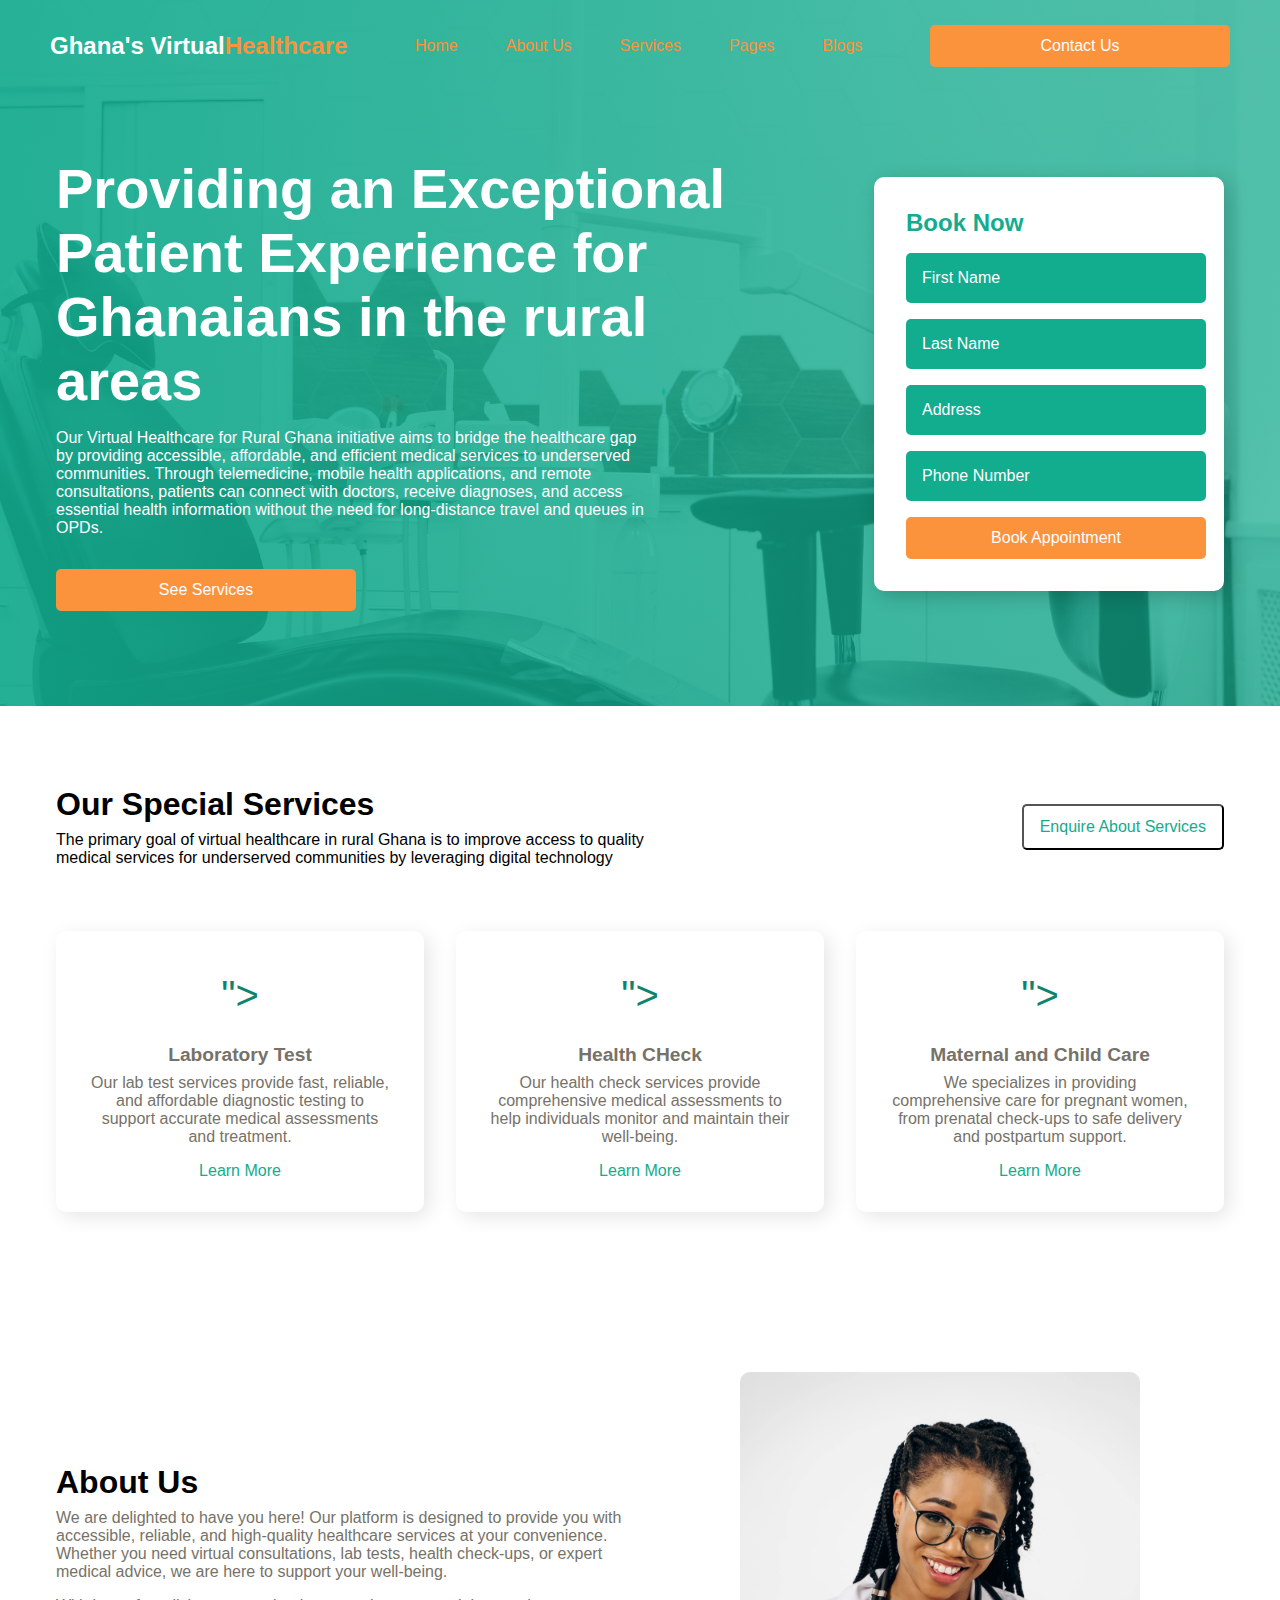
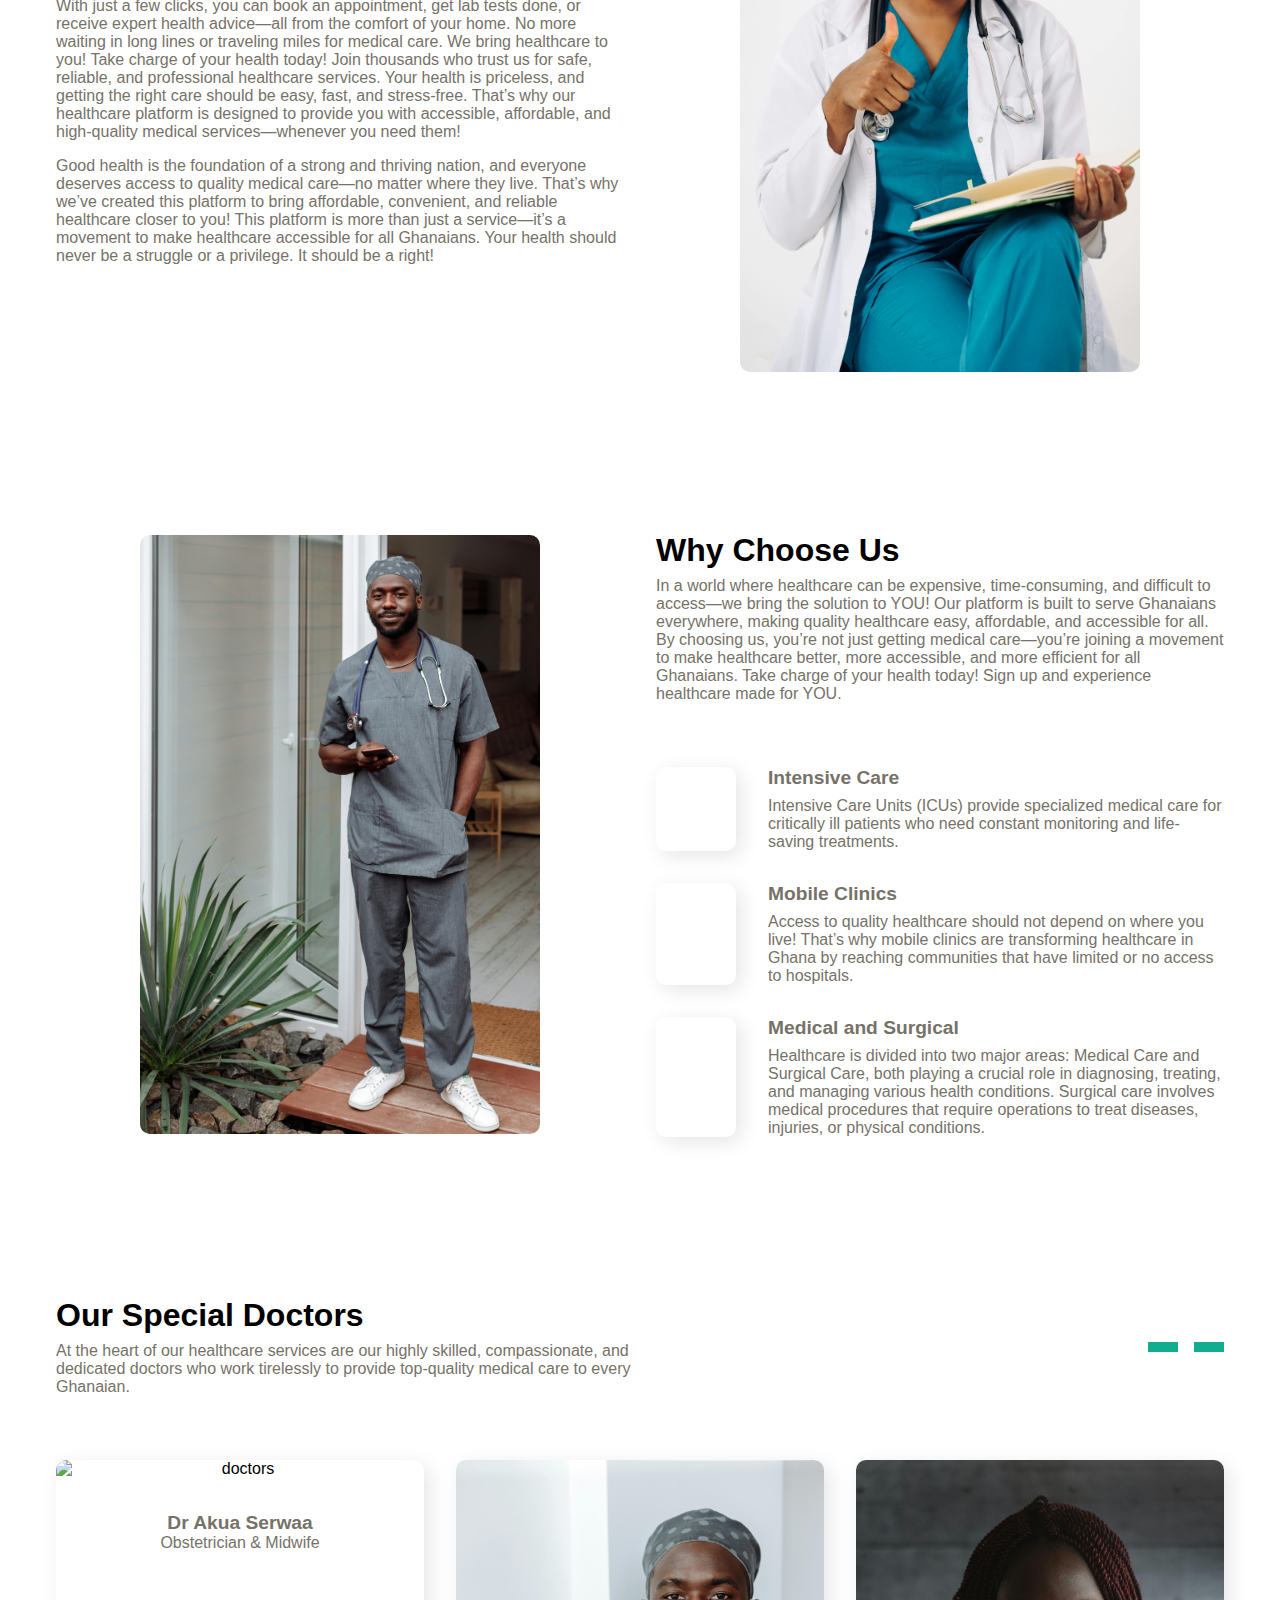
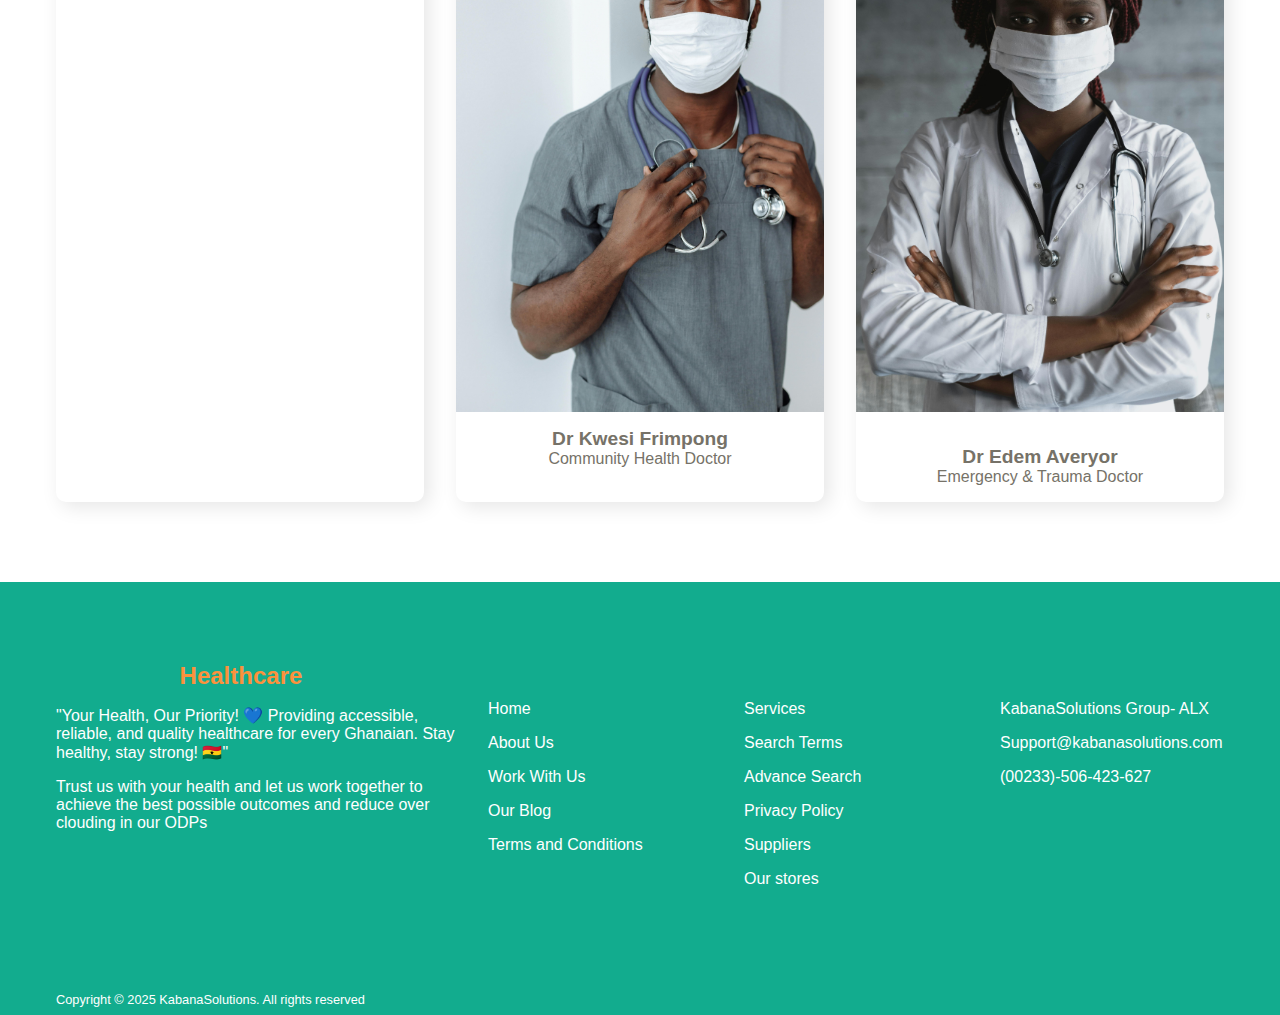
==== index.html @ 32507605 "NewP" ====
<!DOCTYPE html>
<html lang="en">
<head>
    <meta charset="UTF-8">
    <meta name="viewport" content="width-device-width, initial-scale=1.0">
    <link rel="stylesheet" href="style.css">
    <link href="https://cdn.jsdelivr.net/npm/remixicon@3.4.0/fonts/remixicon.css" rel="stylesheet">
    <title>Ghana's Vitual Healthcare</title>
</head>

<body>
    <header>
        <nav class="section__container nav__container">
            <div class="nav__logo">Ghana's Virtual<span>Healthcare</span></div>
            <ul class="nav_links">
               <li class="link"><a href="#">Home</a></li> 
               <li class="link"><a href="#">About Us</a></li> 
               <li class="link"><a href="#">Services</a></li> 
               <li class="link"><a href="#">Pages</a></li> 
               <li class="link"><a href="#">Blogs</a></li> 
            </ul>
            <button class="btn">Contact Us</button>
        </nav>
        <div class="section__container header__container">
            <div class="header__content">
                <h1>Providing an Exceptional Patient Experience for Ghanaians in the rural areas</h1>
                <p>
                    Our Virtual Healthcare for Rural Ghana initiative aims to bridge the healthcare gap
                     by providing accessible, affordable, and efficient medical services to underserved 
                     communities. Through telemedicine, mobile health applications, and remote consultations,
                      patients can connect with doctors, receive diagnoses, and access essential health information
                       without the need for long-distance travel and queues in OPDs.
                </p>
                <button class="btn">See Services</button>
            </div>
            <div class="header__form">
                <form>
                    <h4>Book Now</h4>
                    <input type="text" placeholder="First Name">
                    <input type="text" placeholder="Last Name">
                    <input type="text" placeholder="Address">
                    <input type="number" placeholder="Phone Number">
                    <button class="btn form_btn">Book Appointment</button>
                </form>

            </div>

        </div>
    </header>
    <section class="section__container service__container">
        <div class="service__header">
            <div class="service__header_content">
                <h2 class="section__header">Our Special Services</h2>
                <p>
                    The primary goal of virtual healthcare in rural Ghana is to 
                    improve access to quality <br>medical services for underserved 
                    communities by leveraging digital technology
                </p>
            </div>
            <button class="service__btn">Enquire About Services</button>

        </div>
        <div class="service__grid">
            <div class="service__card">
                <span><i class="ri-microscope-line"></i>"></i></span>
                <h4>Laboratory Test</h4>
                <p>
                    Our lab test services provide fast, reliable, and 
                    affordable diagnostic testing to support accurate medical
                    assessments and treatment.
                </p>
                <a href="#">Learn More</a>
            </div>
            <div class="service__card">
                <span><i class="ri-mental-health-line"></i>"></i></span>
                <h4>Health CHeck</h4>
                <p>
                    Our health check services provide comprehensive medical 
                    assessments to help individuals monitor and maintain their well-being.
                </p>
                <a href="#">Learn More</a>
        </div>
        <div class="service__card">
            <span><i class="ri-hospital-line"></i>"></i></span>
            <h4>Maternal and Child Care</h4>
            <p>
                We specializes in providing comprehensive care for pregnant 
                women, from prenatal check-ups to safe delivery and postpartum support. 
            </p>
            <a href="#">Learn More</a>

    </section>
    <section class="section__container about__container">
        <div class="about__content">
            <h2 class="section__header">About Us</h2>
            <p>
                We are delighted to have you here! Our platform is designed to provide
                 you with accessible, reliable, and high-quality healthcare services at
                  your convenience. Whether you need virtual consultations, lab tests,
                   health check-ups, or expert medical advice, we are here to support your well-being.
            </p>
            <p>
                With just a few clicks, you can book an appointment, get lab tests done, or receive expert 
                health advice—all from the comfort of your home. No more waiting in long lines or traveling 
                miles for medical care. We bring healthcare to you! Take charge of your health today! Join 
                thousands who trust us for safe, reliable, and professional healthcare services. Your health 
                is priceless, and getting the right care should be easy, fast, and stress-free. That’s why our
                 healthcare platform is designed to provide you with accessible, affordable, and high-quality
                  medical services—whenever you need them!
                  </p>
                  <p>
                    Good health is the foundation of a strong and thriving nation, and everyone deserves access
                     to quality medical care—no matter where they live. That’s why we’ve created this platform
                      to bring affordable, convenient, and reliable healthcare closer to you! This platform is 
                      more than just a service—it’s a movement to make healthcare accessible for all Ghanaians. 
                      Your health should never be a struggle or a privilege. It should be a right!
                  </p>


        </div>
        <div class="about__image">
            <img src="docf2.jpg" alt="about">
        </div>

    </section>
    <section class="section__container why__container">
        <div class="why__image">
            <img src="docm1.jpg" alt="Why choose us">
        </div>
        <div class="why__content">
            <h2 class="section__header">Why Choose Us</h2>
            <p>
                In a world where healthcare can be expensive, time-consuming,
                 and difficult to access—we bring the solution to YOU! Our platform 
                 is built to serve Ghanaians everywhere, making quality healthcare easy,
                  affordable, and accessible for all. By choosing us, you’re not just 
                  getting medical care—you’re joining a movement to make healthcare better, 
                  more accessible, and more efficient for all Ghanaians. Take charge of your 
                  health today! Sign up and experience healthcare made for YOU. 
            </p>
            <div class="why__grid">
                <span><i class="ri-hand-heart-line"></i></span>
                <div>
                    <h4>Intensive Care</h4>
                    <p>
                        Intensive Care Units (ICUs) provide specialized medical care for 
                        critically ill patients who need constant monitoring and life-saving treatments.  
                    </p>
                </div>
                <span><i class="ri-truck-line"></i></span>
                <div>
                    <h4>Mobile Clinics</h4>
                    <p>
                        Access to quality healthcare should not depend on where you live! That’s why mobile clinics
                         are transforming healthcare in Ghana by reaching communities that have limited or no access to hospitals.  
                    </p>
                </div>
                <span><i class="ri-hospital-line"></i></span>
                <div>
                    <h4>Medical and Surgical</h4>
                    <p>
                        Healthcare is divided into two major areas: Medical Care and Surgical Care, both playing a crucial 
                        role in diagnosing, treating, and managing various health conditions. Surgical care involves 
                        medical procedures that require operations to treat diseases, injuries, or physical conditions.  
                    </p>
                </div>
            </div>
        </div>
    </section>
    <section class="section__container doctors__container">
        <div class="doctors__header">
            <div class="doctors__header__content">
             <h2 class="section__header">Our Special Doctors</h2>
                <p>
                    At the heart of our healthcare services are our highly skilled, compassionate, and dedicated doctors who work tirelessly to provide top-quality medical care to every Ghanaian.
                </p>   
            </div>
            <div class="doctors__nav">
                <span><i class="ri-arrow-left-line"></i></span>
                <span><i class="ri-arrow-right-line"></i></span>
            </div>

        </div>
        <div class="doctors__grid">
            <div class="doctors__card">
                <div class="doctors__card__image">
                    <img src="docf1.jpg" alt="doctors">
                    <div class="doctors__socials">
                        <span><i class="ri-instagram-line"></i></span>
                        <span><i class="ri-facebook-circle-line"></i></span>
                        <span><i class="ri-heart-fill"></i></span>
                        <span><i class="ri-twitter-line"></i></span>

                    </div>
                </div>
                <h4>Dr Akua Serwaa</h4>
                <p>Obstetrician & Midwife</p>
            </div>
            <div class="doctors__card">
                <div class="doctors__card__image">
                    <img src="docm2.jpg" alt="doctors">
                    <div class="doctors___socials">
                        <span><i class="ri-instagram-line"></i></span>
                        <span><i class="ri-facebook-circle-line"></i></span>
                        <span><i class="ri-heart-fill"></i></span>
                        <span><i class="ri-twitter-line"></i></span>

                    </div>
                </div>
                <h4>Dr Kwesi Frimpong</h4>
                <p>Community Health Doctor</p>
            </div>
            <div class="doctors__card">
                <div class="doctors__card__image">
                    <img src="docf3.jpg" alt="doctors">
                    <div class="doctors__socials">
                        <span><i class="ri-instagram-line"></i></span>
                        <span><i class="ri-facebook-circle-line"></i></span>
                        <span><i class="ri-heart-fill"></i></span>
                        <span><i class="ri-twitter-line"></i></span>

                    </div>
                </div>
                <h4>Dr Edem Averyor</h4>
                <p>Emergency & Trauma Doctor</p>
            </div>

        </div>

    </section>
</body>
<footer class="footer">
    <div class="section__container footer__container">
        <div class="footer__col">
            <h3>The Virtual<span>Healthcare</span></h3>
            <p>"Your Health, Our Priority! 💙 Providing accessible, reliable, and quality healthcare for every Ghanaian. Stay healthy, stay strong! 🇬🇭"</p>
            <p>Trust us with your health and let us work together to achieve the best possible outcomes and reduce over clouding in our ODPs</p>
        </div>
        <div class="footer__col">
            <h4>About Us</h4>
            <p>Home</p>
            <p>About Us</p>
            <p>Work With Us</p>
            <p>Our Blog</p>
            <p>Terms and Conditions</p>
        

        </div>
        <div class="footer__col">
            <h4>Services</h4>
            <p>Services</p>
            <p>Search Terms</p>
            <p>Advance Search</p>
            <p>Privacy Policy</p>
            <p>Suppliers</p>
            <p>Our stores</p>

        </div>
        <div class="footer__col">
            <h4>Contact Us</h4>
            <p><i class="ri-map-pin-2-fill"></i> KabanaSolutions Group- ALX</p>
            <p><i class="ri-mail-fill"></i>Support@kabanasolutions.com</p>
            <p><i class="ri-phone-fill"></i> (00233)-506-423-627</p>
        </div>
    </div>
    <div class="footer__bar__content">
        <P>Copyright © 2025 KabanaSolutions. All rights reserved</P>
        <div class="footer__socials">
            <span><i class="ri-instagram-line"></i></span>
            <span><i class="ri-facebook-circle-line"></i></span>
            <span><i class="ri-heart-fill"></i></span>
            <span><i class="ri-twitter-line"></i></span>


        </div>
    </div>
</footer>
</html>
---- style.css ----
:root{
    --primary-color:#12ac8e;
    --primary-color-dark:#0d846c;
    --secondary-color:#fb923c;
    --text-light:#767268;
    --white:#ffffff;
    --max-width: 1200px;

}

*{
    padding: 0;
    margin: 0;
    box-sizing: border-box;
}

.section__container{
    max-width: var(--max-width);
    margin: auto;
    padding: 5rem 1rem;
}

.section__header{
    margin-bottom: 0.5rem;
    font-size: 2rem;
    font-weight: 600;
    color: var(--text-dark);
}

.btn{
    padding: .75rem 2rem;
    outline: none;
    border: none;
    font-size: 1rem;
    white-space: nowrap;
    color: var(--white);
    background-color: var(--secondary-color);
    border-radius: 5px;
    cursor: pointer;
    width: 300px;
    height: auto;
}

img{
    width: 100%;
    display: flex;
}

a{
    text-decoration: none;
}
body{
    font-family: sans-serif;
}

header{
    background-image: linear-gradient(
        to right,
        rgba(18, 172, 142, .9),
        rgba(18,172,142, .7)
    ),
    url("header.jpg");
    background-position: center center;
    background-size: cover;
    background-repeat: no repeat;
    top: 0;
    left: 0;
    padding: 15px 0;
    z-index: 1000;
    width: 100%;

}

.nav__container{
    padding: 10px;
    display: flex;
    align-items: center;
    justify-content: space-between;
    top: 50px;
    width: 100%;
    z-index: 999;
}
main{
    margin-top: 120px;
    text-decoration: none;
}

.nav__logo{
    font-size: 1.5rem;
    font-weight: 600;
    color: var(--white);

}

.nav__logo span{
    color: var(--secondary-color);
}

.nav_links{
    list-style: none;
    display: flex;
    align-items: center;
    justify-content: center;
    gap: 2rem;
    color: var(--white);
}

.link a{
    padding: 0.5rem;
    color: var(--secondary-color)
}

.link a:hover{
    color: var(--white);
}

.header__container{
    display: flex;
    align-items: center;
    gap: 5rem;
}

.header__container h1{
    margin-bottom: 1rem;
    max-width: 800px;
    font-size: 3.5rem;
    line-height: 4rem;
    color: var(--white);
}
.header__container p{
    margin-bottom: 2rem;
    max-width: 600px;
    color: var(--white);
}
.header__form{
    width: 100%;
    max-width: 350px;
}
.header__form form{
    display: grid;
    gap: 1rem;
    padding: 2rem;
    background-color: var(--white);
    border-radius: 10px;
    box-shadow: 5px 5px 20px rgba(0, 0,0, 0.2);
}

.header__form input{
    padding: 1rem;
    outline: none;
    border: none;
    font-size: 1rem;
    color: var(--white);
    background-color: var(--primary-color);
    border-radius: 5px;
}

.header__form input::placeholder{
    color: var(--white);
}
.form__btn{
    background-color: var(--primary-color);
    transition: .3s;
}
.form__btn:hover{
    background-color: var(--primary-color-dark);
}

.header__form h4{
    font-size: 1.5rem;
    font-weight: 700;
    color: var(--primary-color);
}

.service__header{
    display: flex;
    align-items: center;
    justify-content: space-between;
    gap: 2rem;
}

.service__header__content p{
    max-width: 600px;
    color: var(--text-light);
}
.service__btn{
    padding: .75rem 1rem;
    outline: none;
    font-size: 1rem;
    color: var(--primary-color);
    background-color: transparent;
    border-radius: 5px;
    white-space: nowrap;
    cursor: pointer;
    transition: .3s;

}
.service__btn:hover{
    color: var(--white);
    background-color: var(--primary-color);
}

.service__grid{
    margin-top: 4rem;
    display: grid;
    grid-template-columns: repeat(3, 1fr);
    gap: 2rem;
}

.service__card{
    padding: 2rem;
    text-align: center;
    border-radius: 10px;
    box-shadow: 5px 5px 20px rgba(0, 0, 0, 0.1);
    cursor: pointer;
}
.service__card span{
    display: inline-block;
    margin-bottom: 1rem;
    padding: 10px 20px;
    font-size: 2.5rem;
    color:var(--primary-color-dark);
    background-color: light greenyellow;
    border-radius: 100%;
    transition: .3s;
}

.service__card h4{
    margin-bottom: 0.5rem;
    font-size: 1.2rem;
    font-weight: 600;
    color: var(--text-light);
}
.service__card p{
    margin-bottom: 1rem;
    color: var(--text-light);
}

.service__card a{
    color: var(--primary-color);
}

.service__card a:hover{
    color: var(--primary-color-dark);
}

.service__card:hover{
    color: var(--primary-color-dark);
    background-color: var(--primary-color);
}

.about__container{
    display: grid;
    grid-template-columns: repeat(2,1fr);
    gap: 2rem;
    align-items: center;
}

.about__content p{
    margin-bottom: 1rem;
    color: var(--text-light);
}

.about__image img{
    max-width: 400px;
    margin: auto;
    border-radius: 10px;
}

.why__container{
    display: grid;
    grid-template-columns: repeat(2,1fr);
    gap: 2rem;
    align-items: center;
}

.why__image img{
    max-width: 400px;
    margin: auto;
    border-radius: 10px;
}
.why__content p{
    color: var(--text-light);
}
.why__grid{
    margin-top: 4rem;
    display: grid;
    grid-template-columns: 80px auto;
    gap: 2rem;
}
.why__grid span{
    display: inline-flex;
    align-items: center;
    justify-content: center;
    font-size: 2.5rem;
    color: var(--primary-color);
    border-radius: 10px;
    box-shadow: 5px 5px 20px rgba(0, 0, 0, 0.1);
}

.why__grid h4{
    margin-bottom: .5rem;
    font-size: 1.2rem;
    font-weight: 600;
    color: var(--text-light);
}
.why__grid p{
    color: var(--text-light);
}
.doctors__header{
    display: flex;
    align-items: center;
    justify-content: space-between;
    gap: 2rem;
}

.doctors__header__content p{
    max-width: 600px;
    color: var(--text-light);
}
.doctors__nav{
    display: flex;
    align-items: center;
    gap: 1rem;
}

.doctors__nav span{
    padding: 5px 15px;
    font-size: 1.5rem;
    color: var(--primary-color-dark);
    background-color: var(--primary-color);
    cursor: pointer;
}

.doctors__grid{
    margin-top: 4rem;
    display: grid;
    grid-template-columns: repeat(3, 1fr);
    gap: 2rem;
}

.doctors__card{
    text-align: center;
    box-shadow: 5px 5px 20px rgba(0, 0, 0, 0.1);
    border-radius: 10px;
    cursor: pointer;
    overflow: hidden;
}

.doctors__card__image{
    position: relative;
    overflow: hidden;
}
.doctors_-socials{
    position: absolute;
    left: 0;
    bottom: -4rem;
    width: 100%;
    display: flex;
    align-items: center;
    justify-content: center;
    gap: 1rem;
    transition: .5s;
}

.doctors__socials span{
    display: inline-block;
    padding: 6px 12px;
    font-size: 1.5rem;
    color: var(--text-light);
    background-color: var(--white);
    border-radius: 5px;
    cursor: pointer;
    transition: .3s;
}
.doctors__socials span:hover{
    color: var(--primary-color);
}

.doctors__card:hover{
    color: var(--primary-color);
}
.doctors__card h4{
    margin-top: 1rem;
    font-size: 1.2rem;
    font-weight: 600;
    color: var(--text-light);
}
.doctors__card p{
    margin-bottom: 1rem;
    color: var(--text-light);
}

.footer{
    background-color: var(--primary-color);
}
.footer__container{
    display: grid;
    grid-template-columns: 400px repeat(3,1fr);
    gap: 2rem;
}
.footer__col h3{
    margin-bottom: 1rem;
    font-size: 1.5rem;
    font-weight: 600;
    color: var(--primary-color);
}

.footer__col h3 span{
color: var(--secondary-color);
}

.footer__col h4{
    margin-bottom: 1rem;
    font-size: 1.2rem;
    font-weight: 600;
    color: var(--primary-color);
}
.footer__col p{
    margin-bottom: 1rem;
    color: var(--white);
    cursor: pointer;
    transition: .3s;
}

.footer__col p:hover{
    color: var(--primary-color);
}

.footer__col i{
    color: var(--primary-color);
}
.footer__bar{
    background-color: black;
}

.footer__bar__content{
    max-width: var(--max-width);
    margin: auto;
    padding: 0.5rem 1rem;
    display: flex;
    align-items: center;
    justify-content: space-between;
    gap: 2rem;
}

.footer__bar__content p{
    font-size: 0.8rem;
    color: var(--white);
}

.footer__socials{
    display: flex;
    align-items: center;
    gap: 1rem;
    font-size: 1rem;
    color: var(--white);
    cursor: pointer;
}
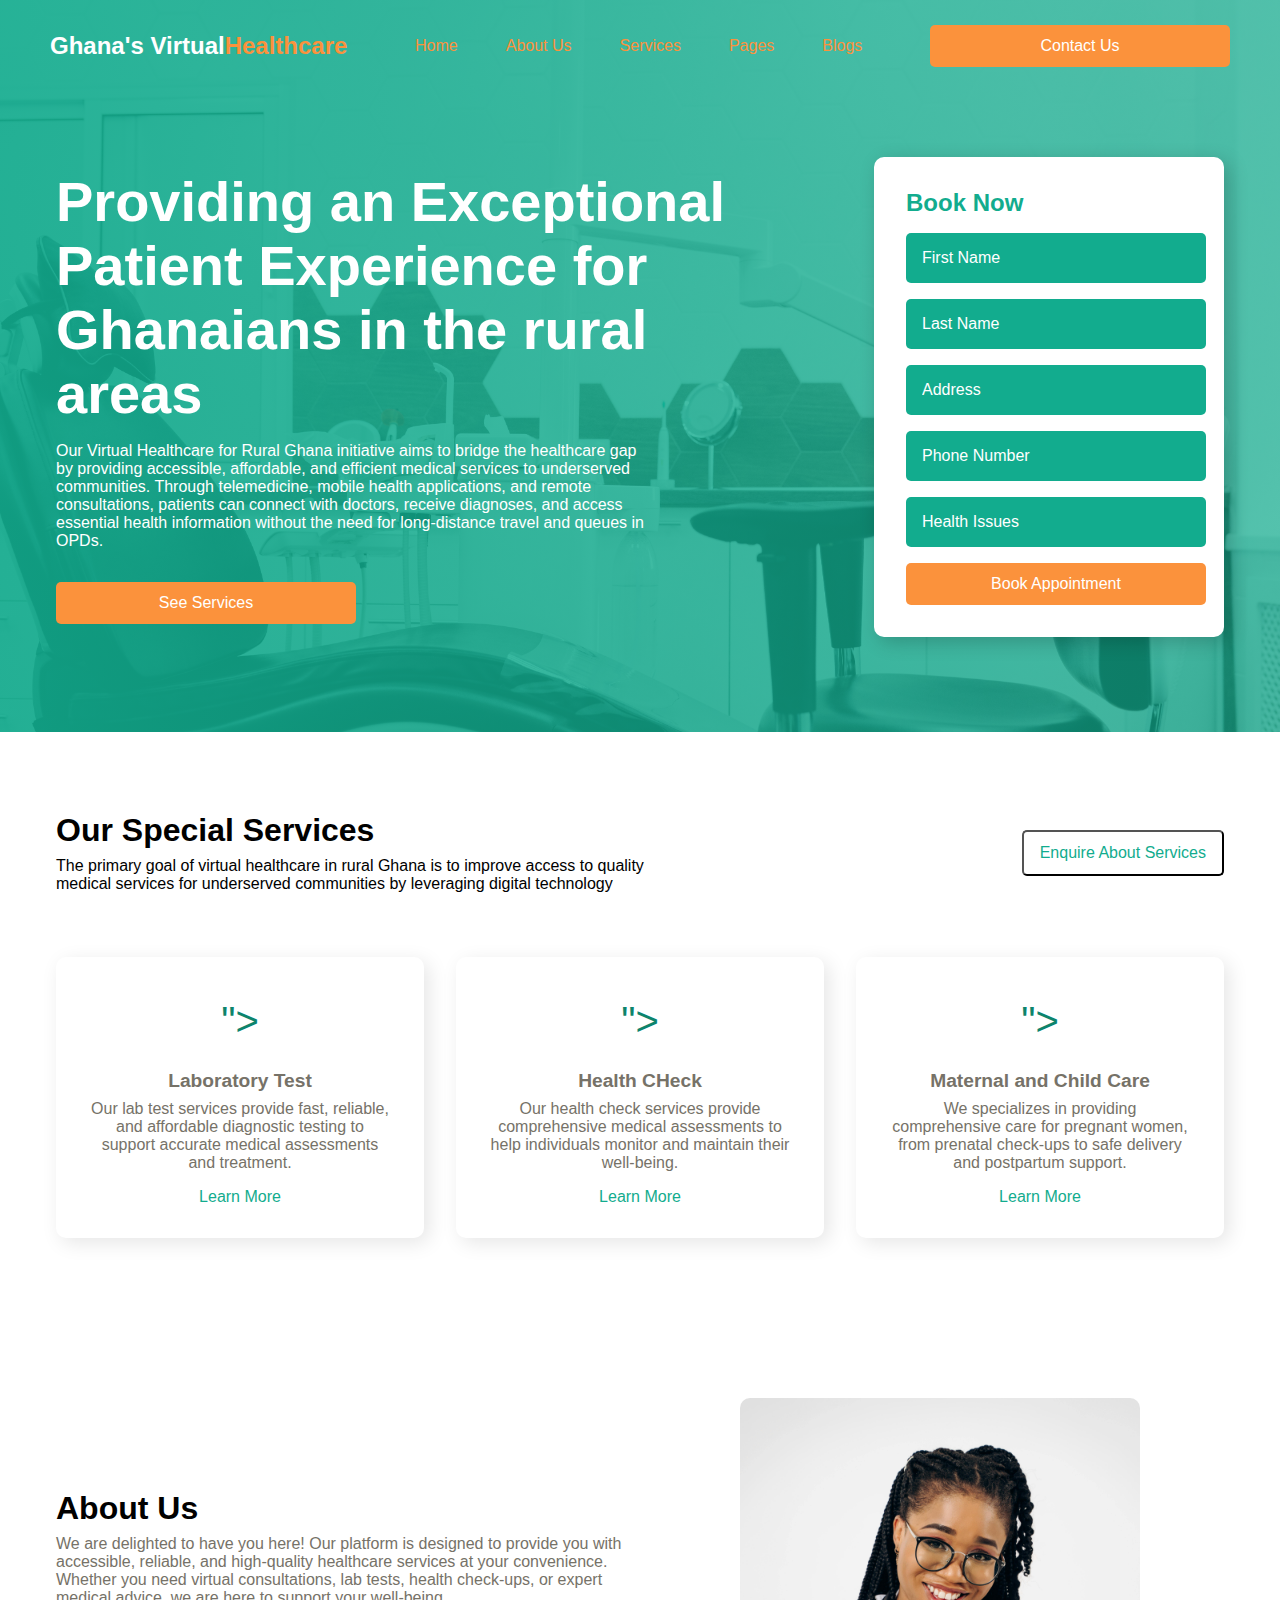
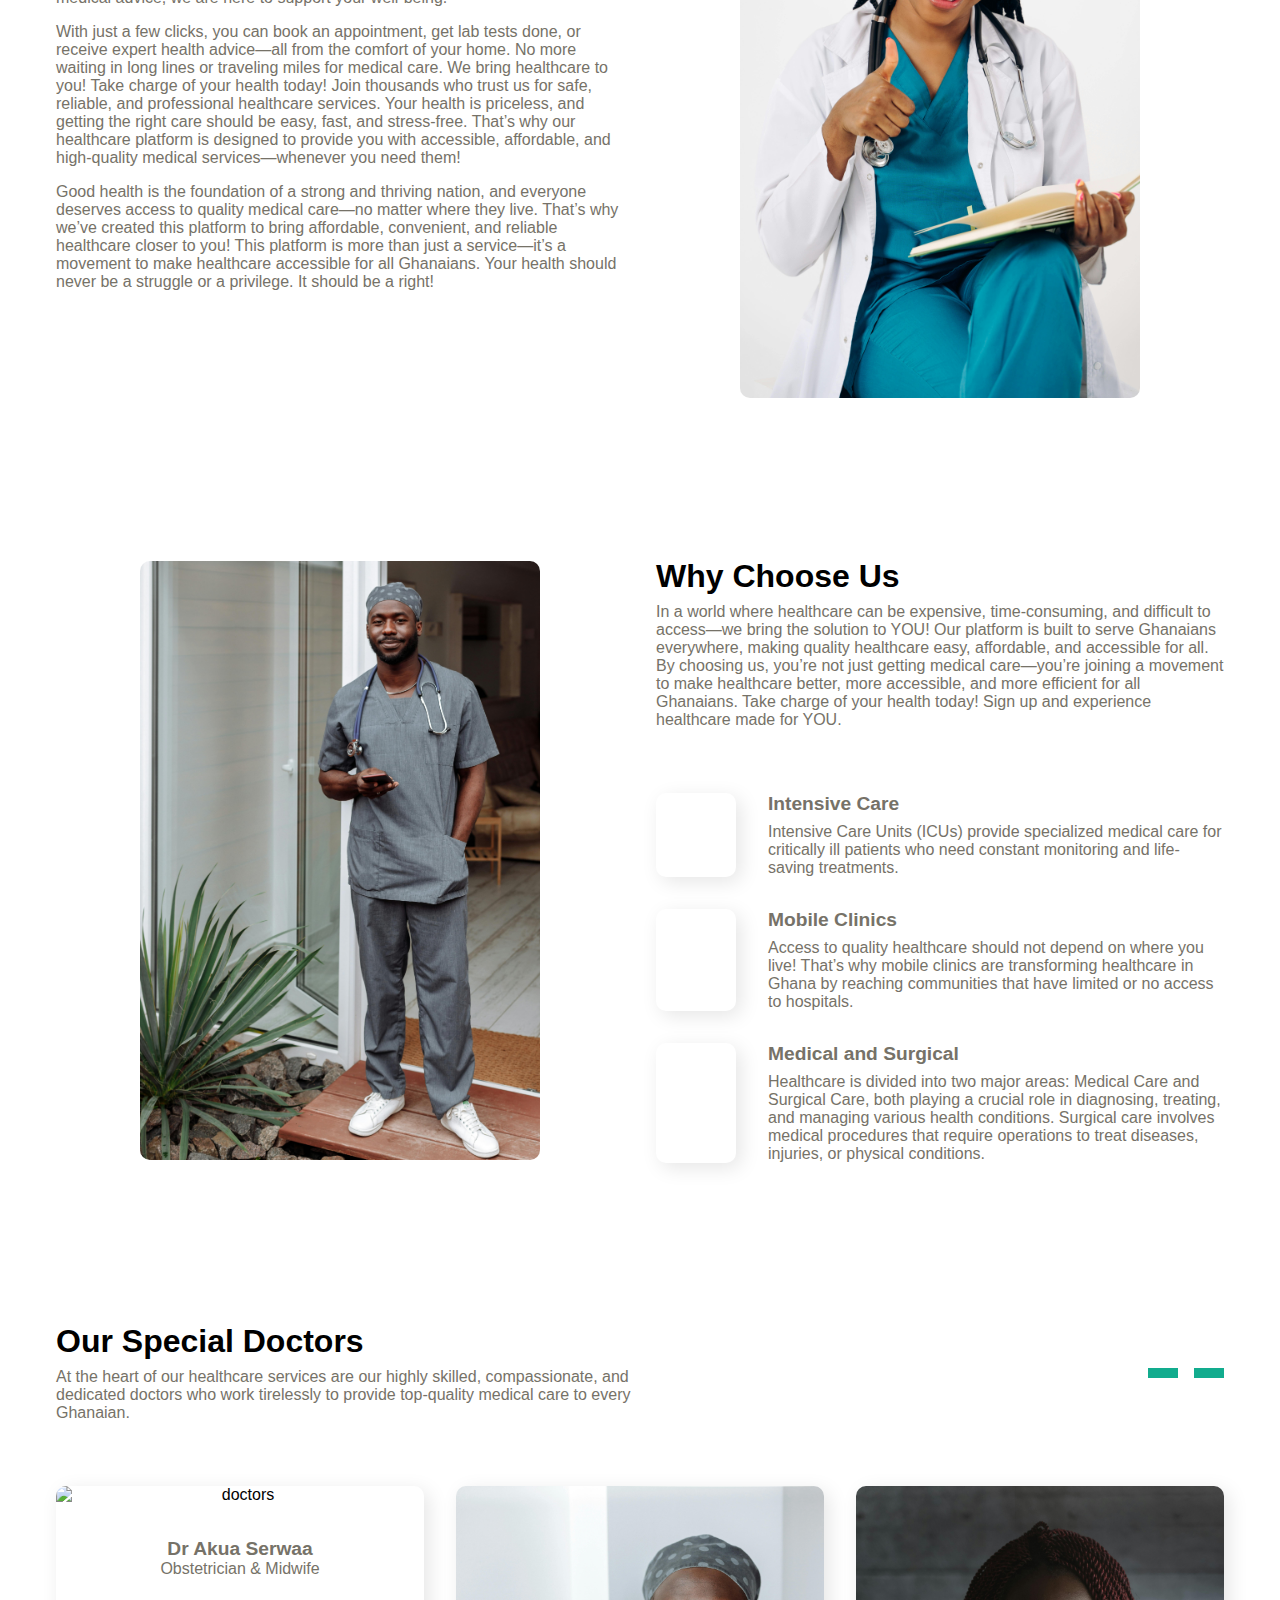
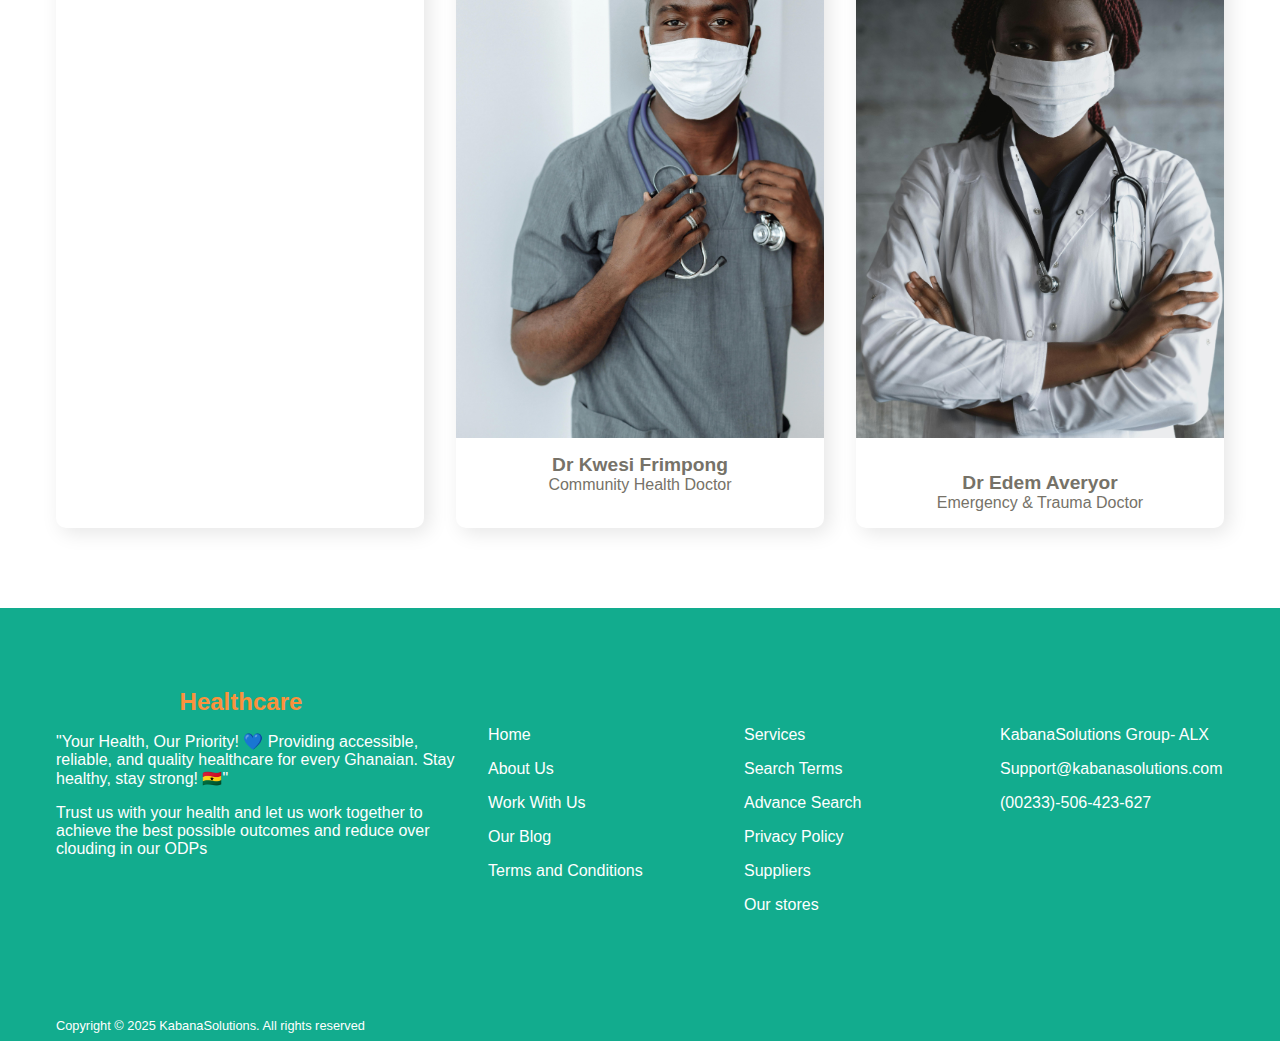
==== commit 1e641f71: "NewPP" ====
--- a/index.html
+++ b/index.html
@@ -34,12 +34,13 @@
                 <button class="btn">See Services</button>
             </div>
             <div class="header__form">
-                <form>
+                <form method="post" action="https://script.google.com/macros/s/AKfycbzEqZM2HCke94QOZ96-Rqps-ZWA8Exoh3RcNvqzcytCu_zH8q9XxeLySAN_KozbYsI/exec" name="contact__form">
                     <h4>Book Now</h4>
                     <input type="text" placeholder="First Name">
                     <input type="text" placeholder="Last Name">
                     <input type="text" placeholder="Address">
                     <input type="number" placeholder="Phone Number">
+                    <input type="Text" placeholder="Health Issues">
                     <button class="btn form_btn">Book Appointment</button>
                 </form>
 
@@ -228,6 +229,7 @@
         </div>
 
     </section>
+    <script src="Google Sheet.js"></script>
 </body>
 <footer class="footer">
     <div class="section__container footer__container">
@@ -275,4 +277,6 @@
         </div>
     </div>
 </footer>
+
+
 </html>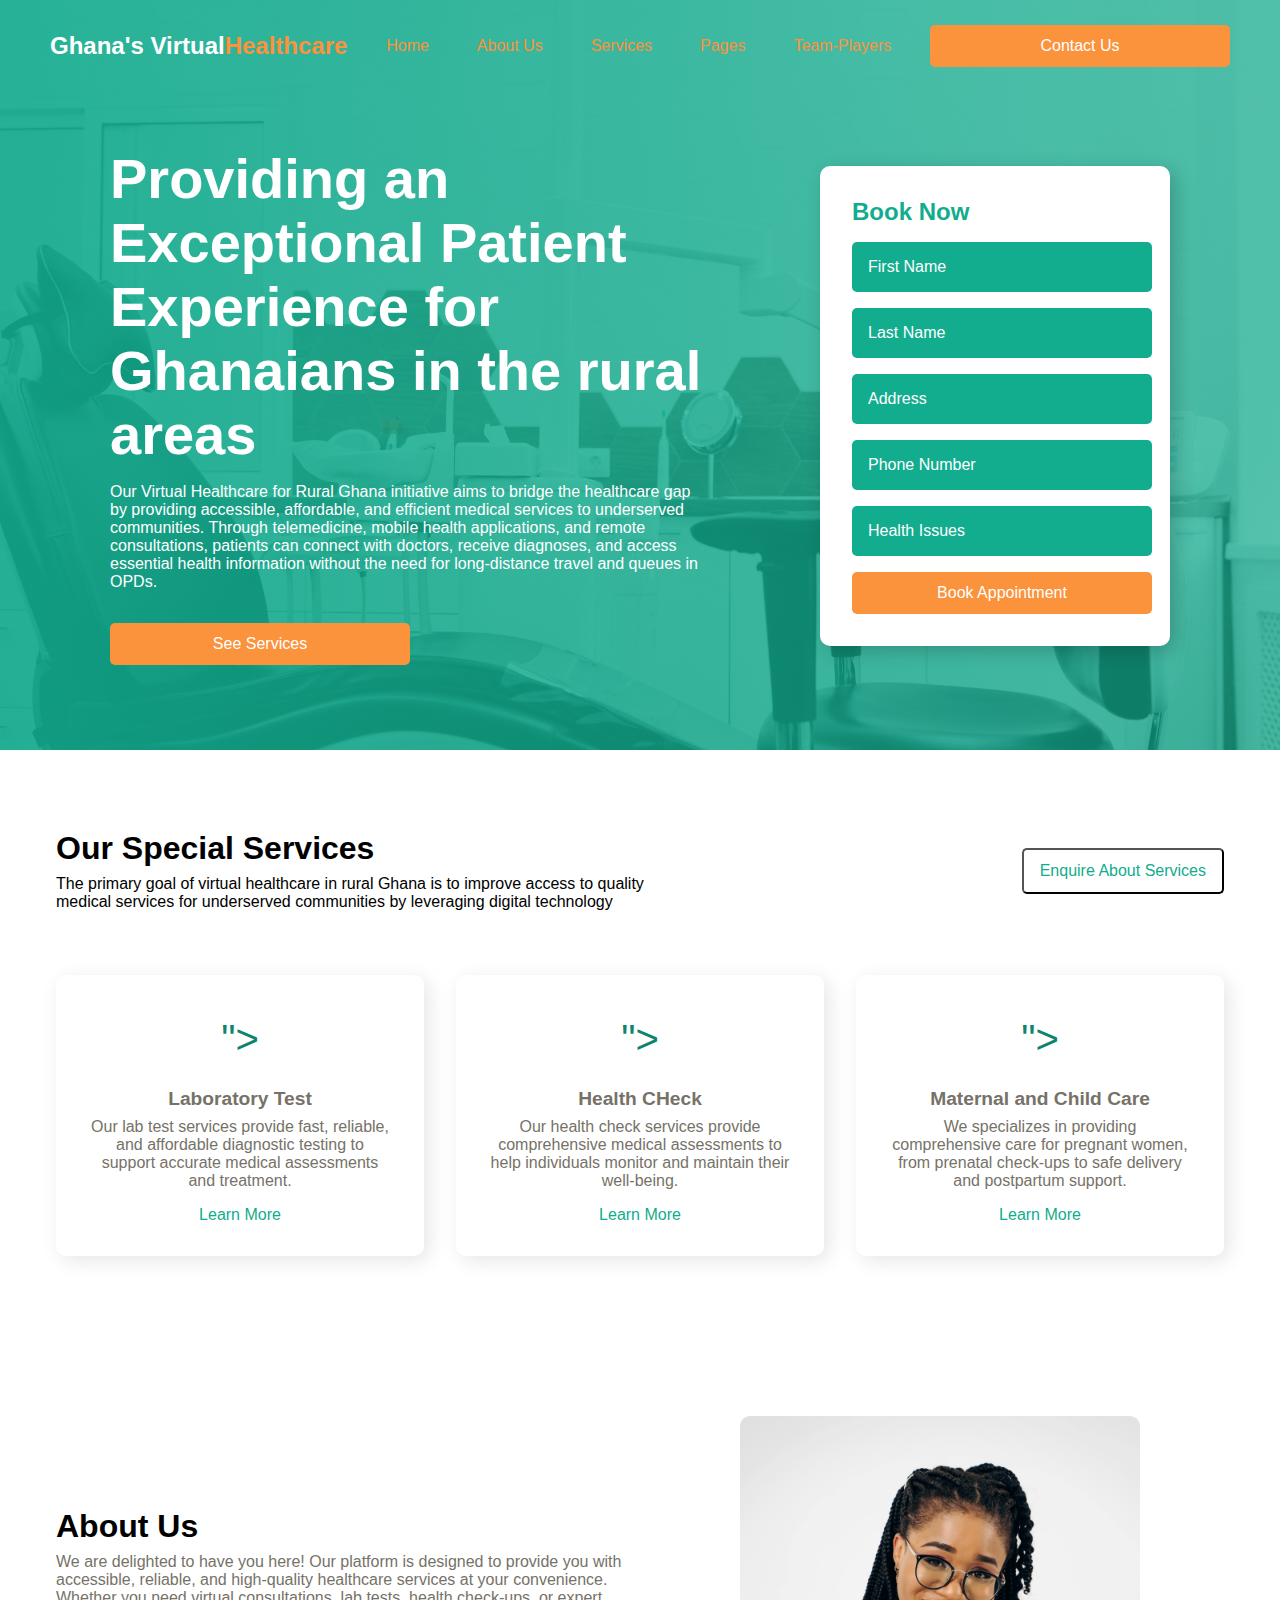
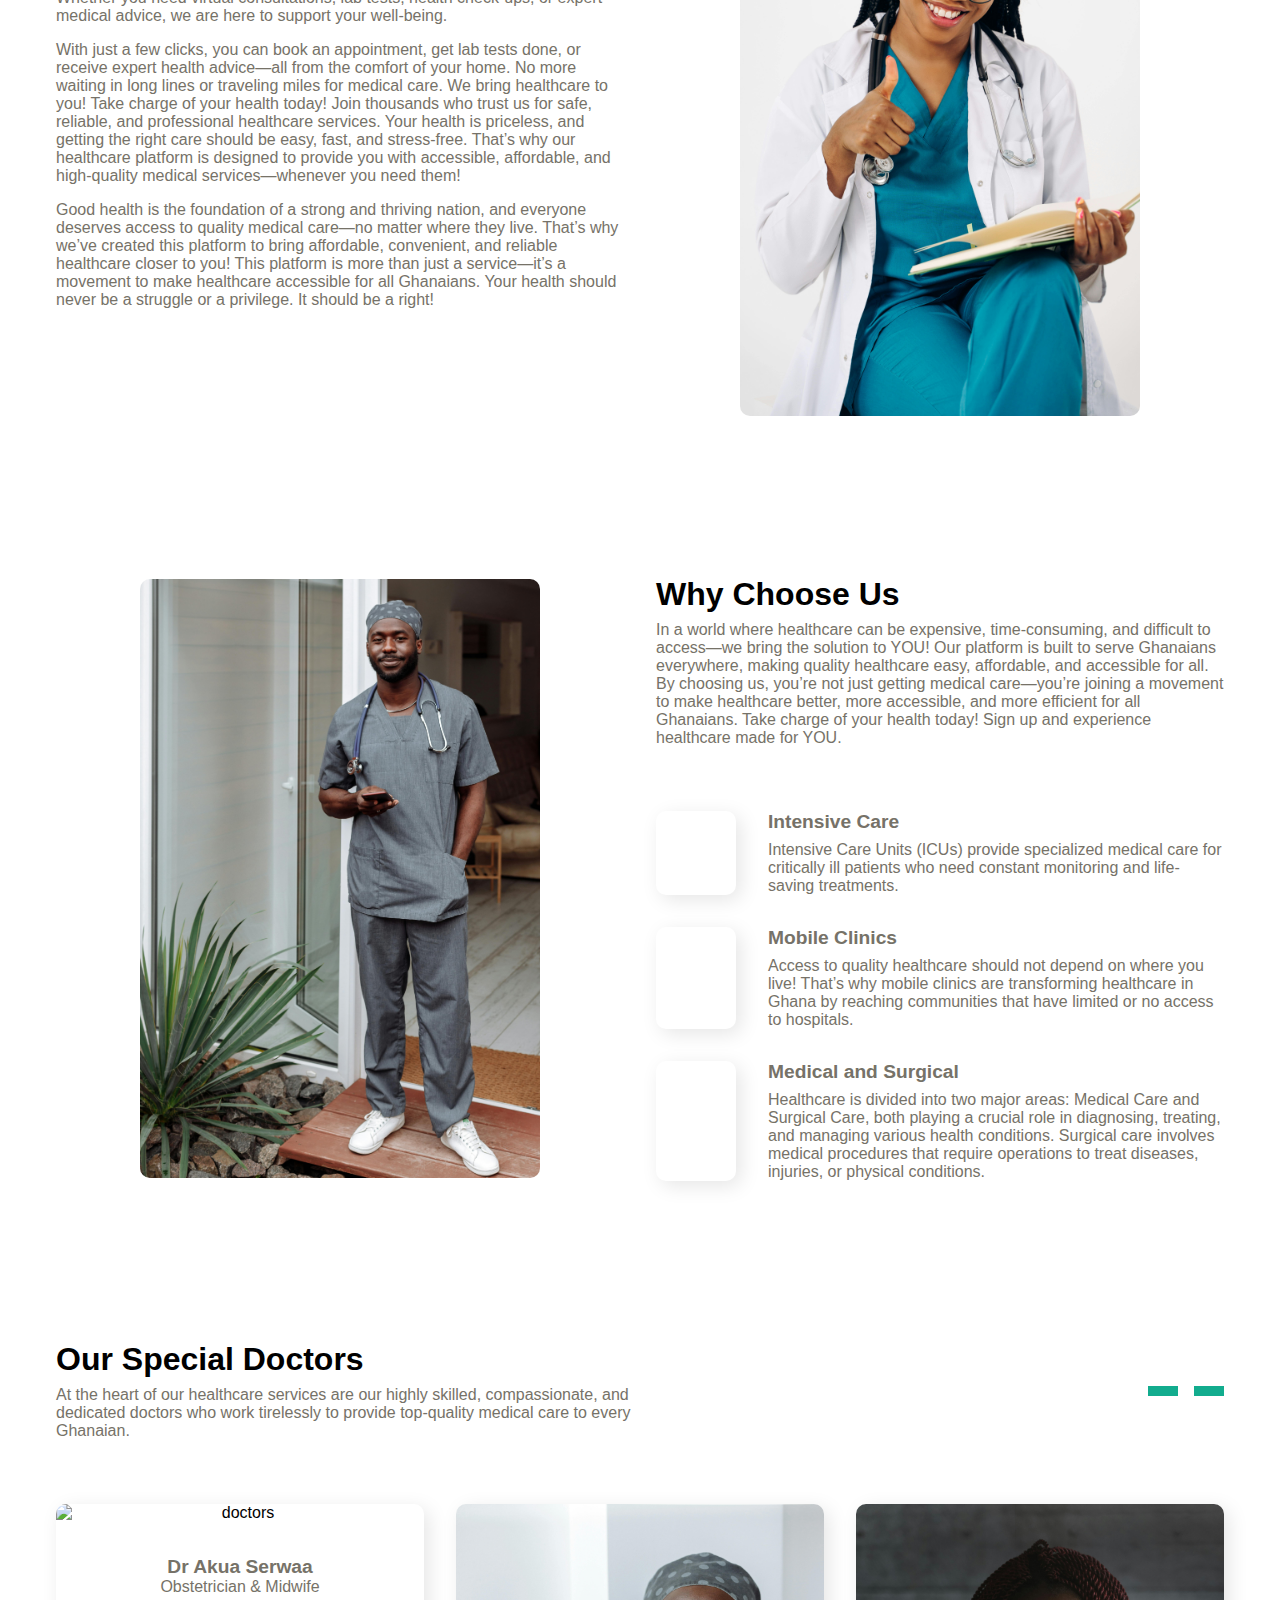
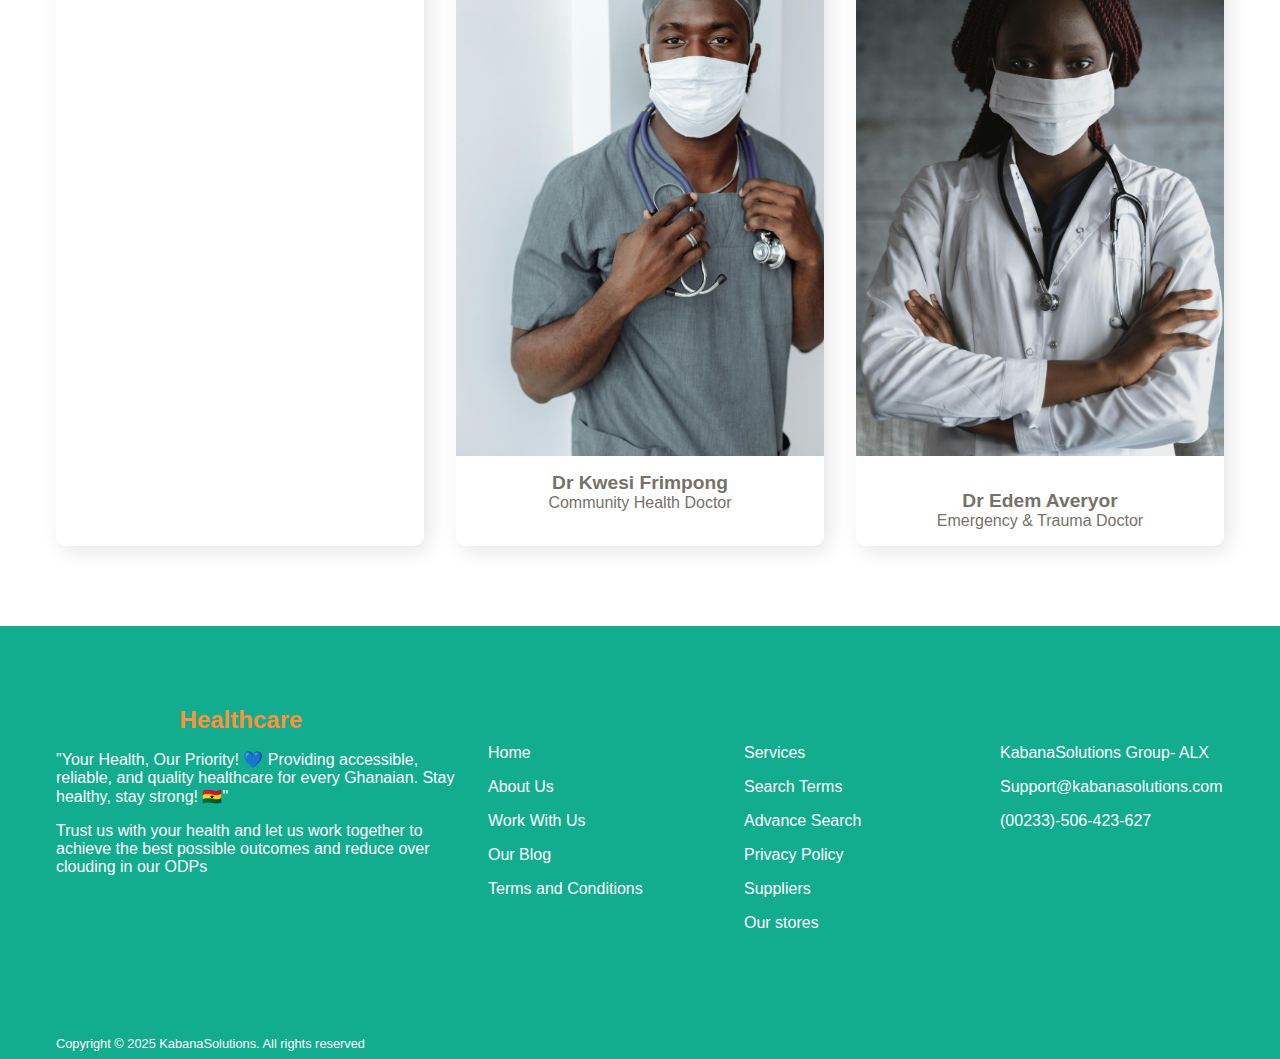
==== commit 81552a51: "newpp" ====
--- a/index.html
+++ b/index.html
@@ -13,13 +13,13 @@
         <nav class="section__container nav__container">
             <div class="nav__logo">Ghana's Virtual<span>Healthcare</span></div>
             <ul class="nav_links">
-               <li class="link"><a href="#">Home</a></li> 
-               <li class="link"><a href="#">About Us</a></li> 
-               <li class="link"><a href="#">Services</a></li> 
+               <li class="link"><a href="index.html">Home</a></li> 
+               <li class="link"><a href="about.html">About Us</a></li> 
+               <li class="link"><a href="service.html">Services</a></li> 
                <li class="link"><a href="#">Pages</a></li> 
-               <li class="link"><a href="#">Blogs</a></li> 
+               <li class="link"><a href="team.html">Team-Players</a></li> 
             </ul>
-            <button class="btn">Contact Us</button>
+            <a href="contact.html"><button class="btn">Contact Us</button></a>
         </nav>
         <div class="section__container header__container">
             <div class="header__content">
--- a/style.css
+++ b/style.css
@@ -26,6 +26,7 @@
     font-weight: 600;
     color: var(--text-dark);
 }
+
 
 .btn{
     padding: .75rem 2rem;
@@ -119,6 +120,9 @@
     align-items: center;
     gap: 5rem;
 }
+.header__container{
+    padding: 70px;
+}
 
 .header__container h1{
     margin-bottom: 1rem;
@@ -273,16 +277,33 @@
     gap: 2rem;
     align-items: center;
 }
+.contact__container{
+    display: grid;
+    grid-template-columns: 1fr 1fr;
+    gap: 2rem;
+    align-items: center;
+}
 
 .why__image img{
     max-width: 400px;
     margin: auto;
     border-radius: 10px;
 }
+.contact__img{
+    max-width: 400px;
+    margin: auto;
+    border-radius: 10px;
+}
 .why__content p{
     color: var(--text-light);
 }
 .why__grid{
+    margin-top: 4rem;
+    display: grid;
+    grid-template-columns: 80px auto;
+    gap: 2rem;
+}
+.contact__grid{
     margin-top: 4rem;
     display: grid;
     grid-template-columns: 80px auto;
@@ -338,6 +359,26 @@
     grid-template-columns: repeat(3, 1fr);
     gap: 2rem;
 }
+.big{
+    margin-top: 4rem;
+    display: grid;
+    grid-template-columns: repeat(7.1fr);
+    gap: 2rem;
+}
+.doctors__card__imagess{
+    position: relative;
+    overflow: hidden;
+    
+}
+
+@keyframes moveGrid{
+    0%{transform: translateX();}
+    50%{transform: translateX(10px);}
+    100%{transform: translateX(0);}
+}
+.doctors__gridd{
+    animation: moveGrid 1s infinite ease-in-out;
+}
 
 .doctors__card{
     text-align: center;
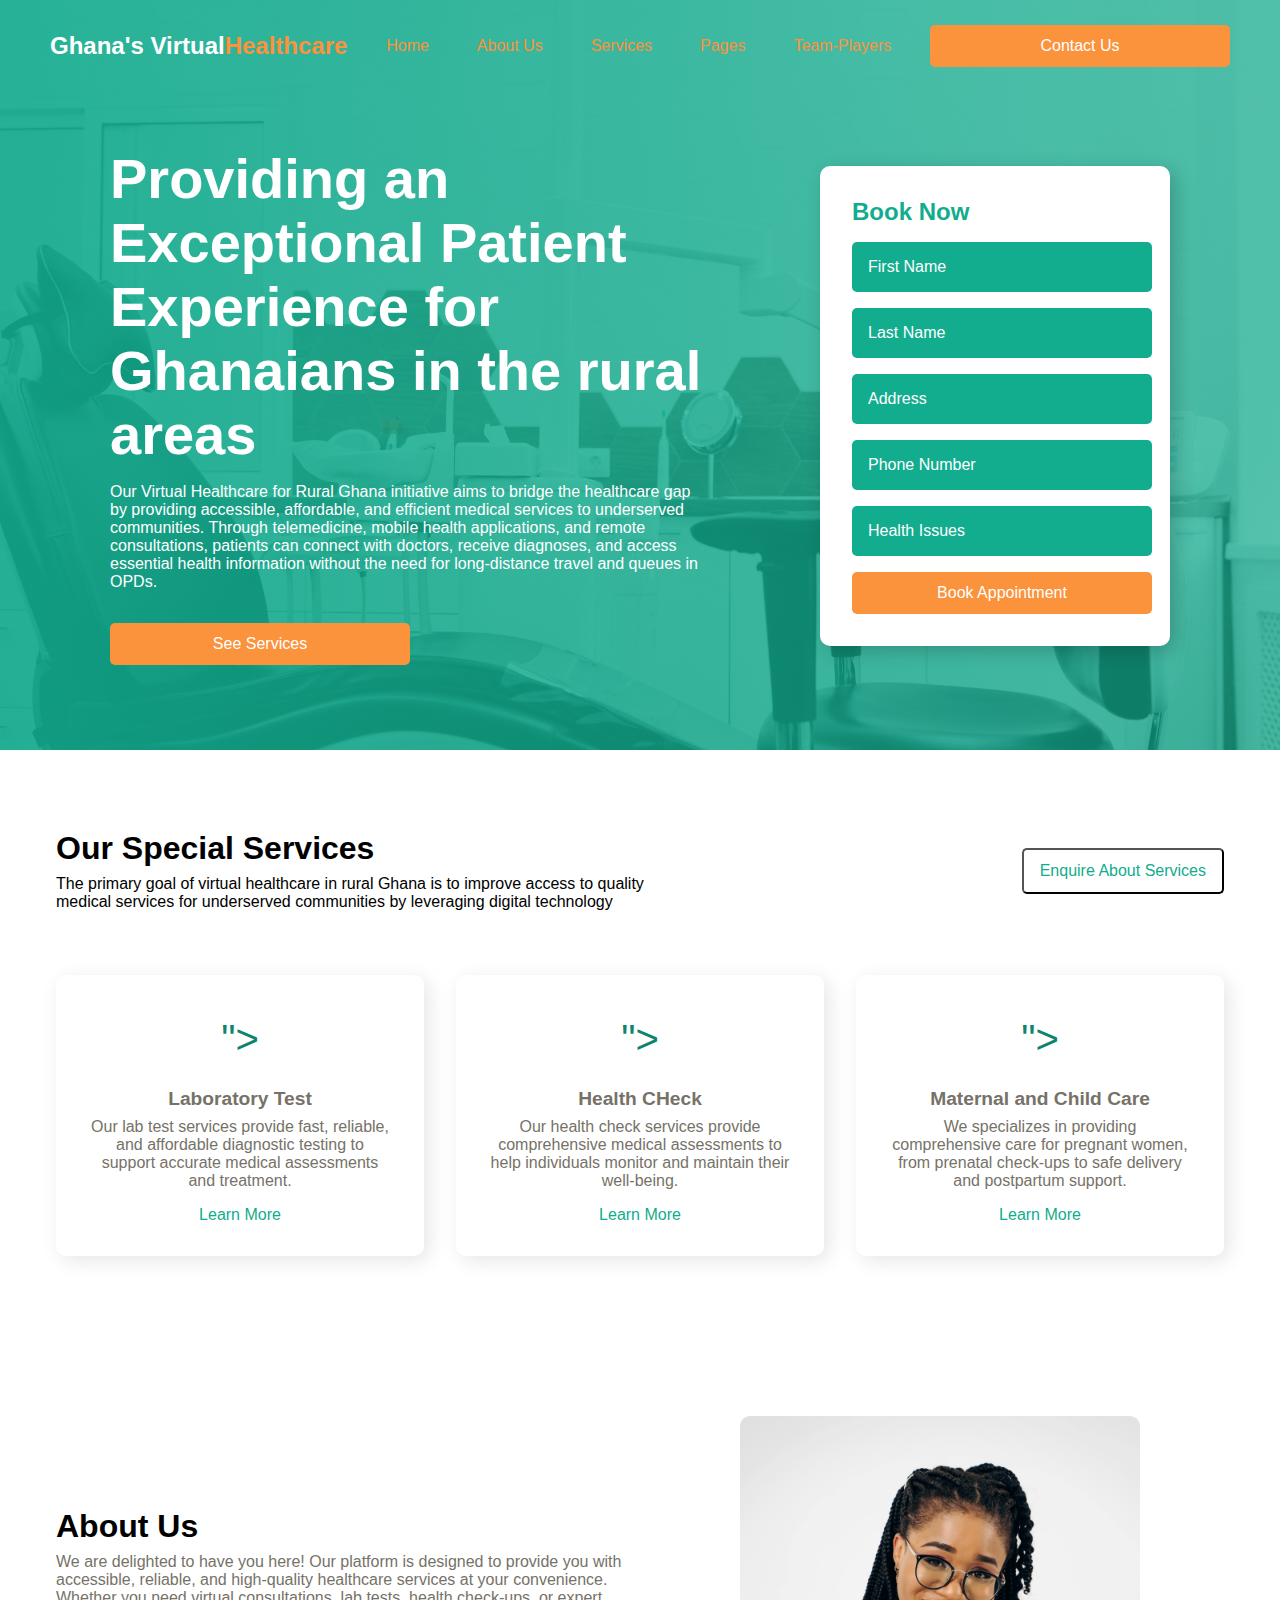
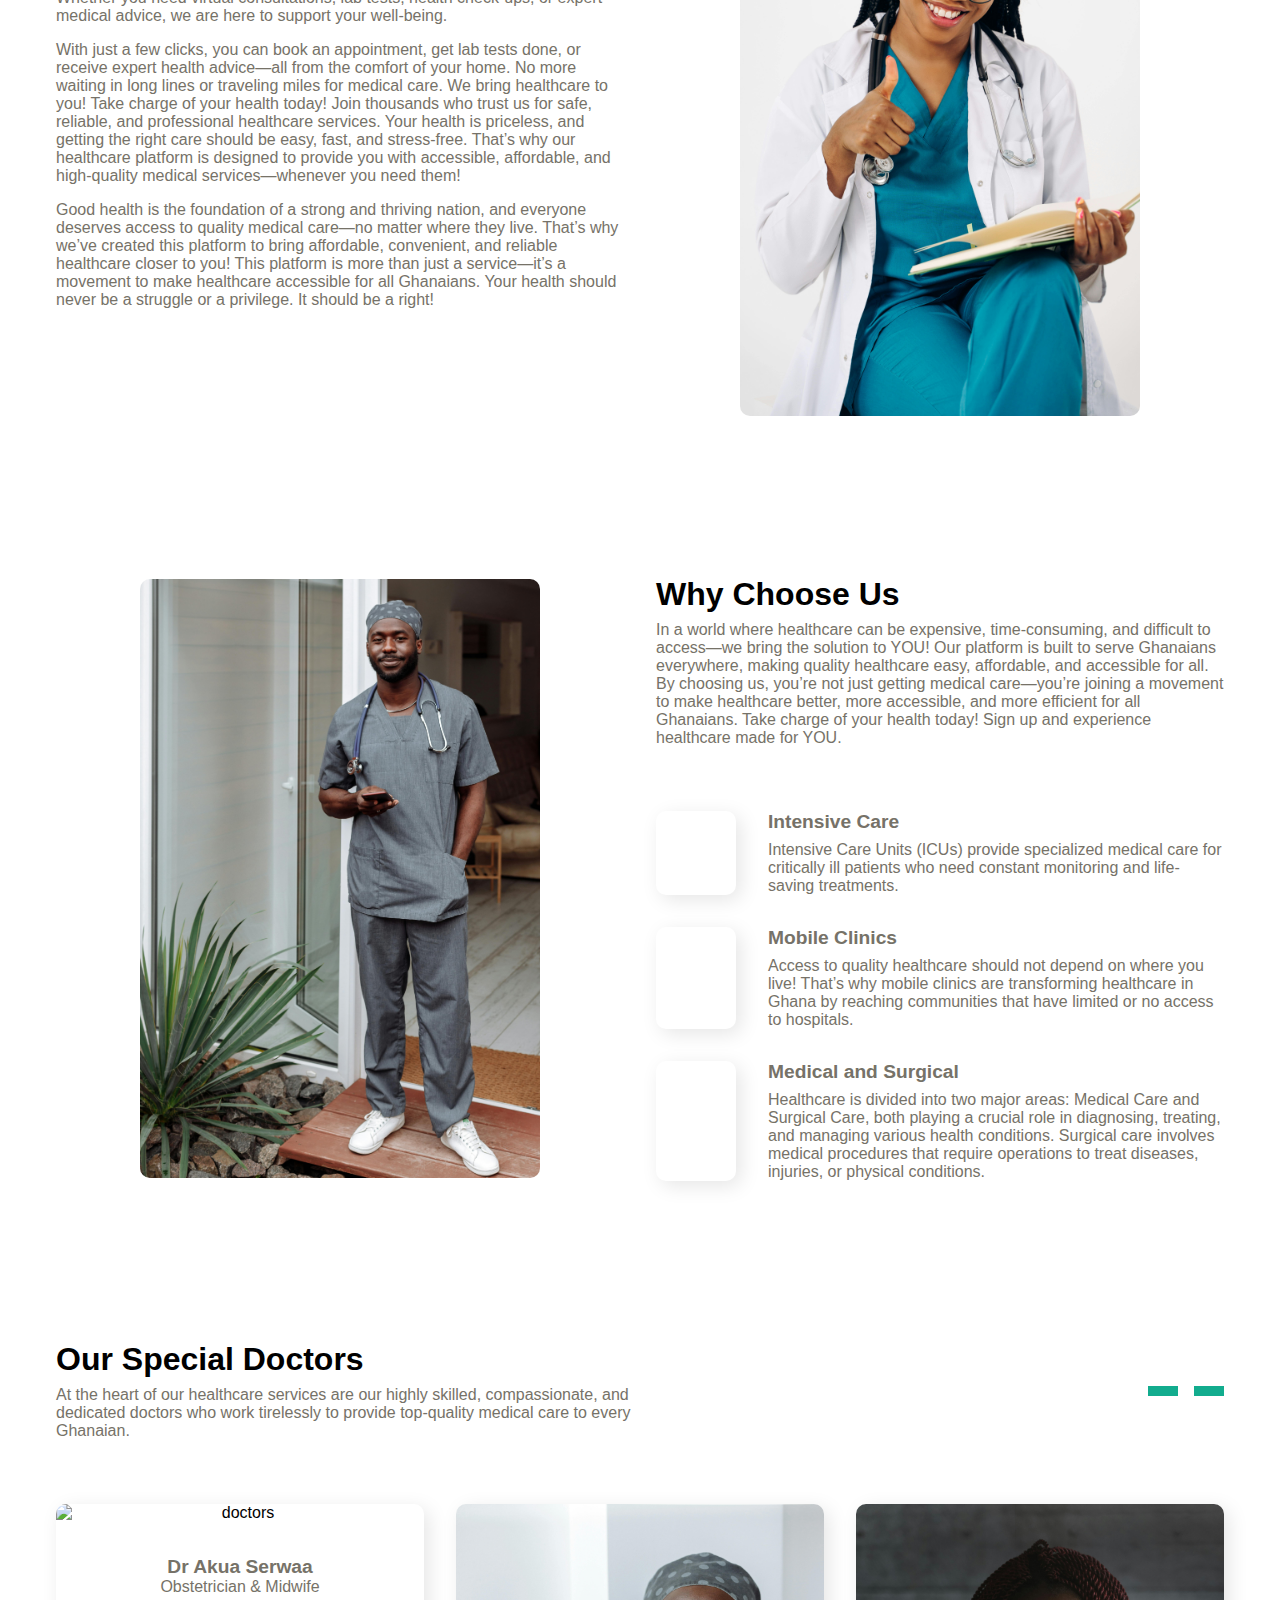
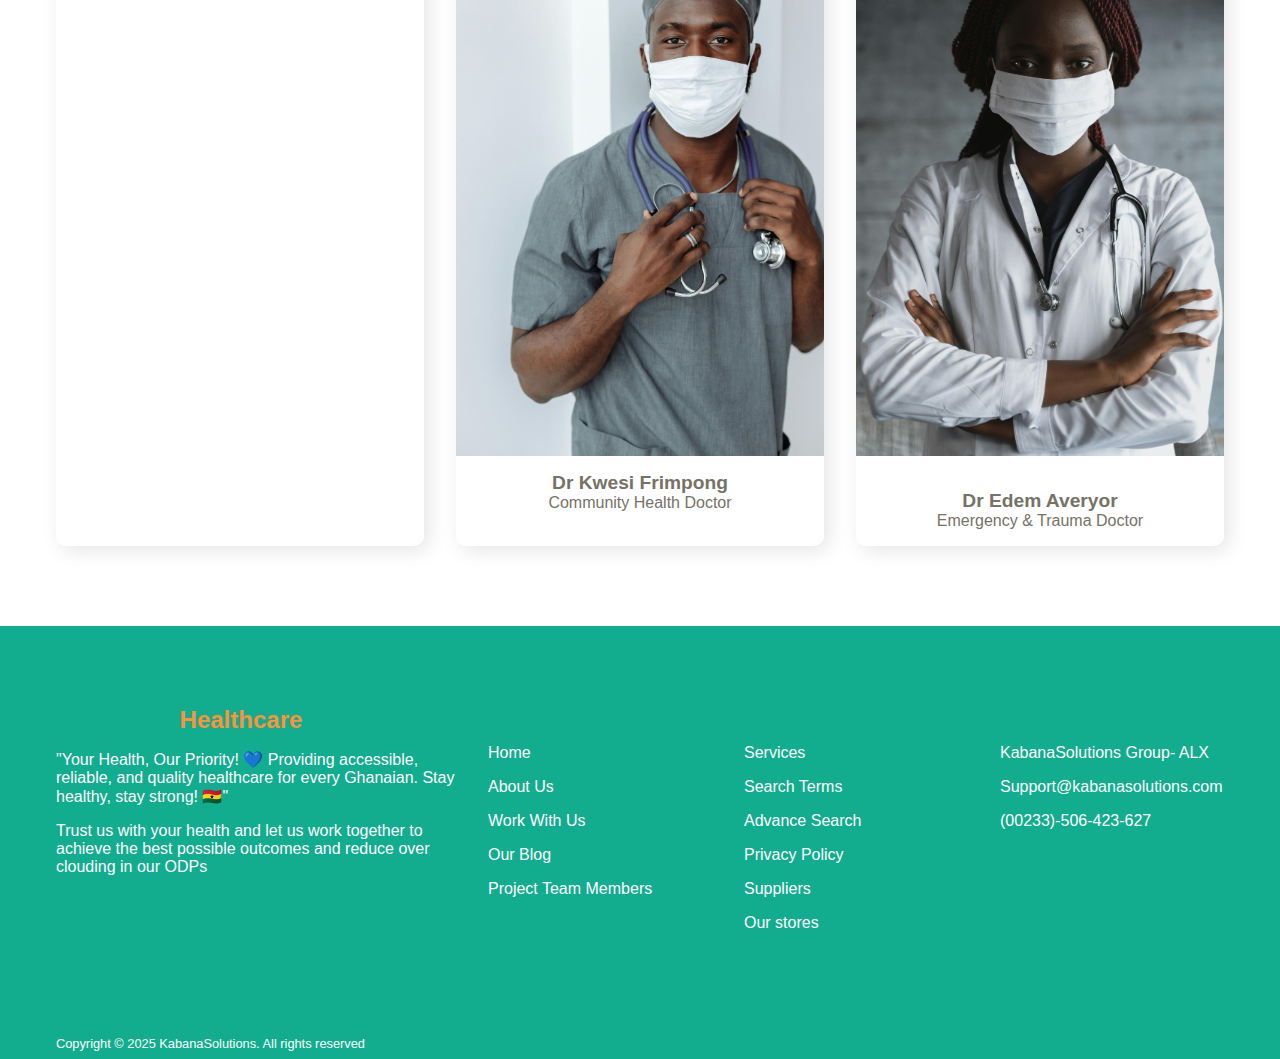
==== commit 7d3c4ac2: "newppp" ====
--- a/index.html
+++ b/index.html
@@ -16,7 +16,7 @@
                <li class="link"><a href="index.html">Home</a></li> 
                <li class="link"><a href="about.html">About Us</a></li> 
                <li class="link"><a href="service.html">Services</a></li> 
-               <li class="link"><a href="#">Pages</a></li> 
+               <li class="link"><a href="pages.html">Pages</a></li> 
                <li class="link"><a href="team.html">Team-Players</a></li> 
             </ul>
             <a href="contact.html"><button class="btn">Contact Us</button></a>
@@ -240,11 +240,11 @@
         </div>
         <div class="footer__col">
             <h4>About Us</h4>
-            <p>Home</p>
-            <p>About Us</p>
-            <p>Work With Us</p>
-            <p>Our Blog</p>
-            <p>Terms and Conditions</p>
+            <a href="index.html"><p>Home</p></a>
+            <a href="about.html"></a><p>About Us</p>
+            <a href="service.html"><p>Work With Us</p></a>
+            <a href="pages.html"><p>Our Blog</p></a>
+            <a href="team.html"><p>Project Team Members</p></a>
         
 
         </div>
--- a/style.css
+++ b/style.css
@@ -359,6 +359,9 @@
     grid-template-columns: repeat(3, 1fr);
     gap: 2rem;
 }
+.menz{
+    color: var(--primary-color-dark);
+}
 .big{
     margin-top: 4rem;
     display: grid;
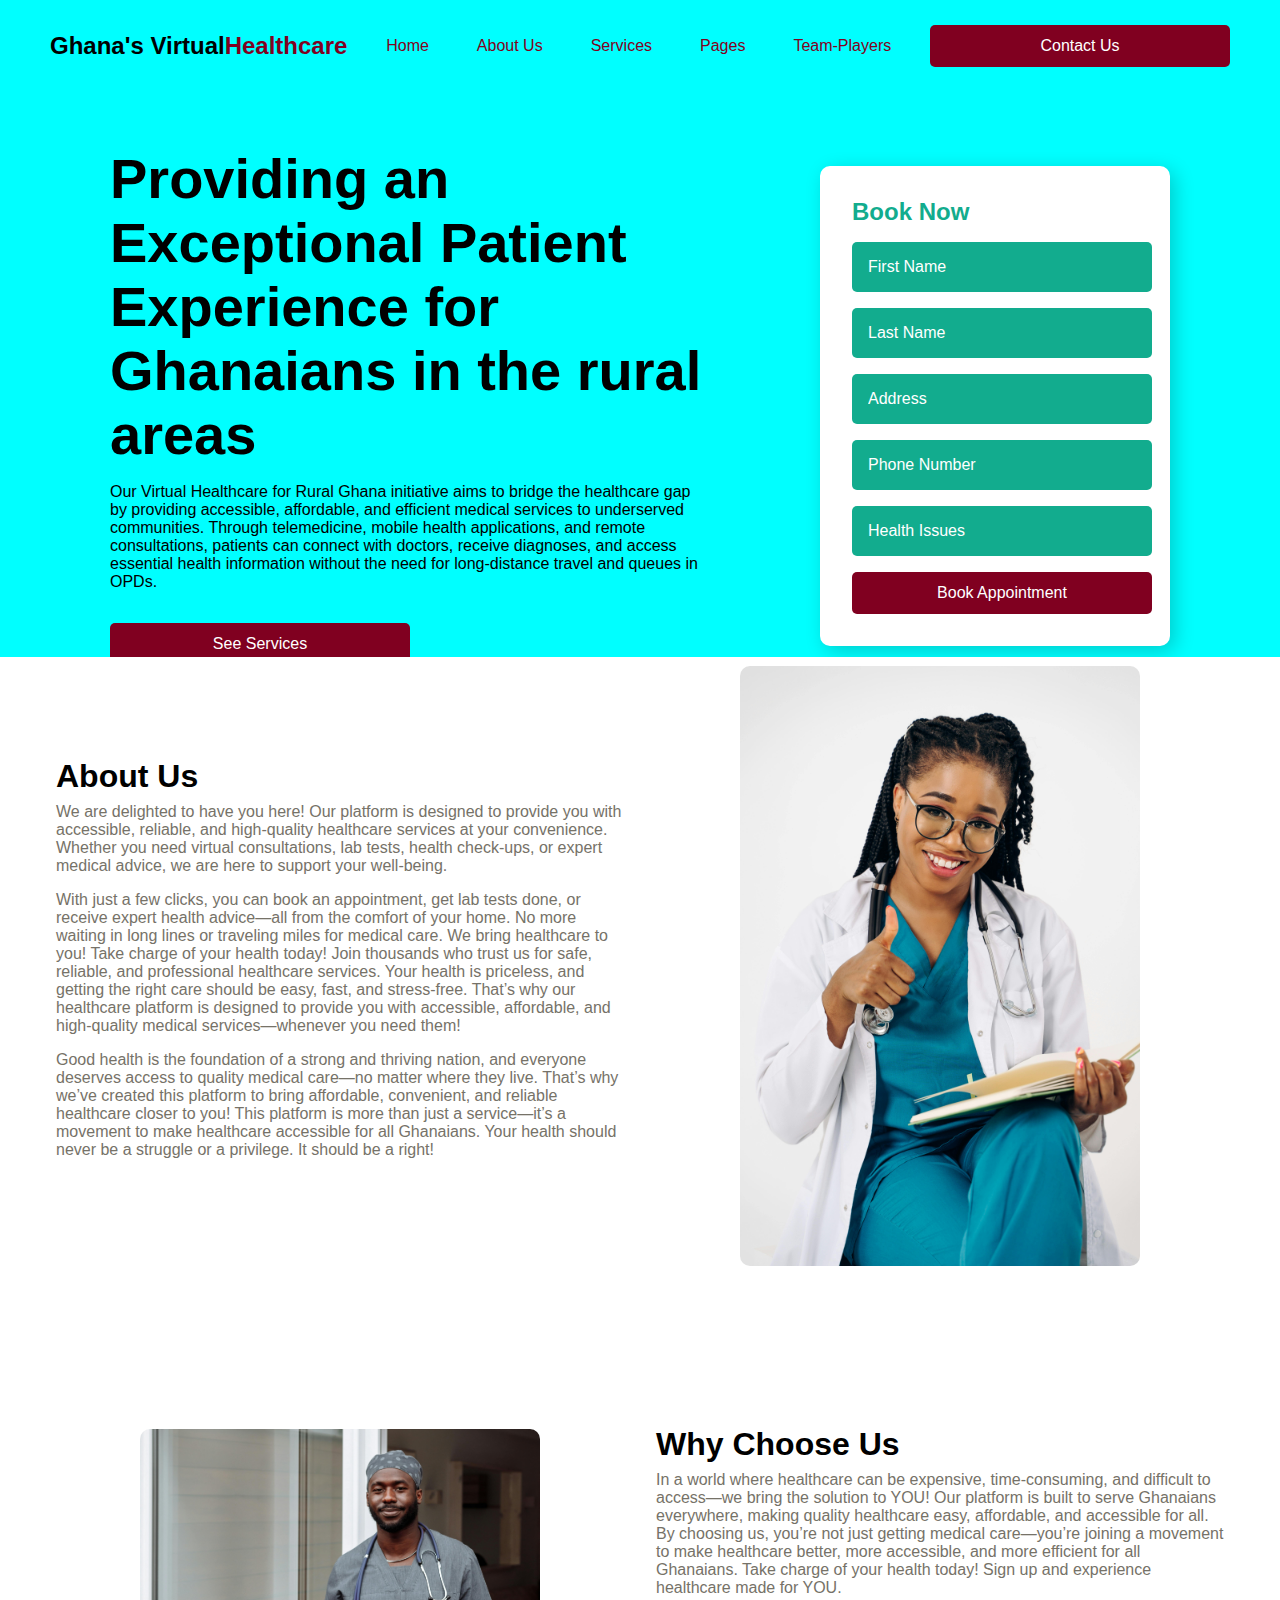
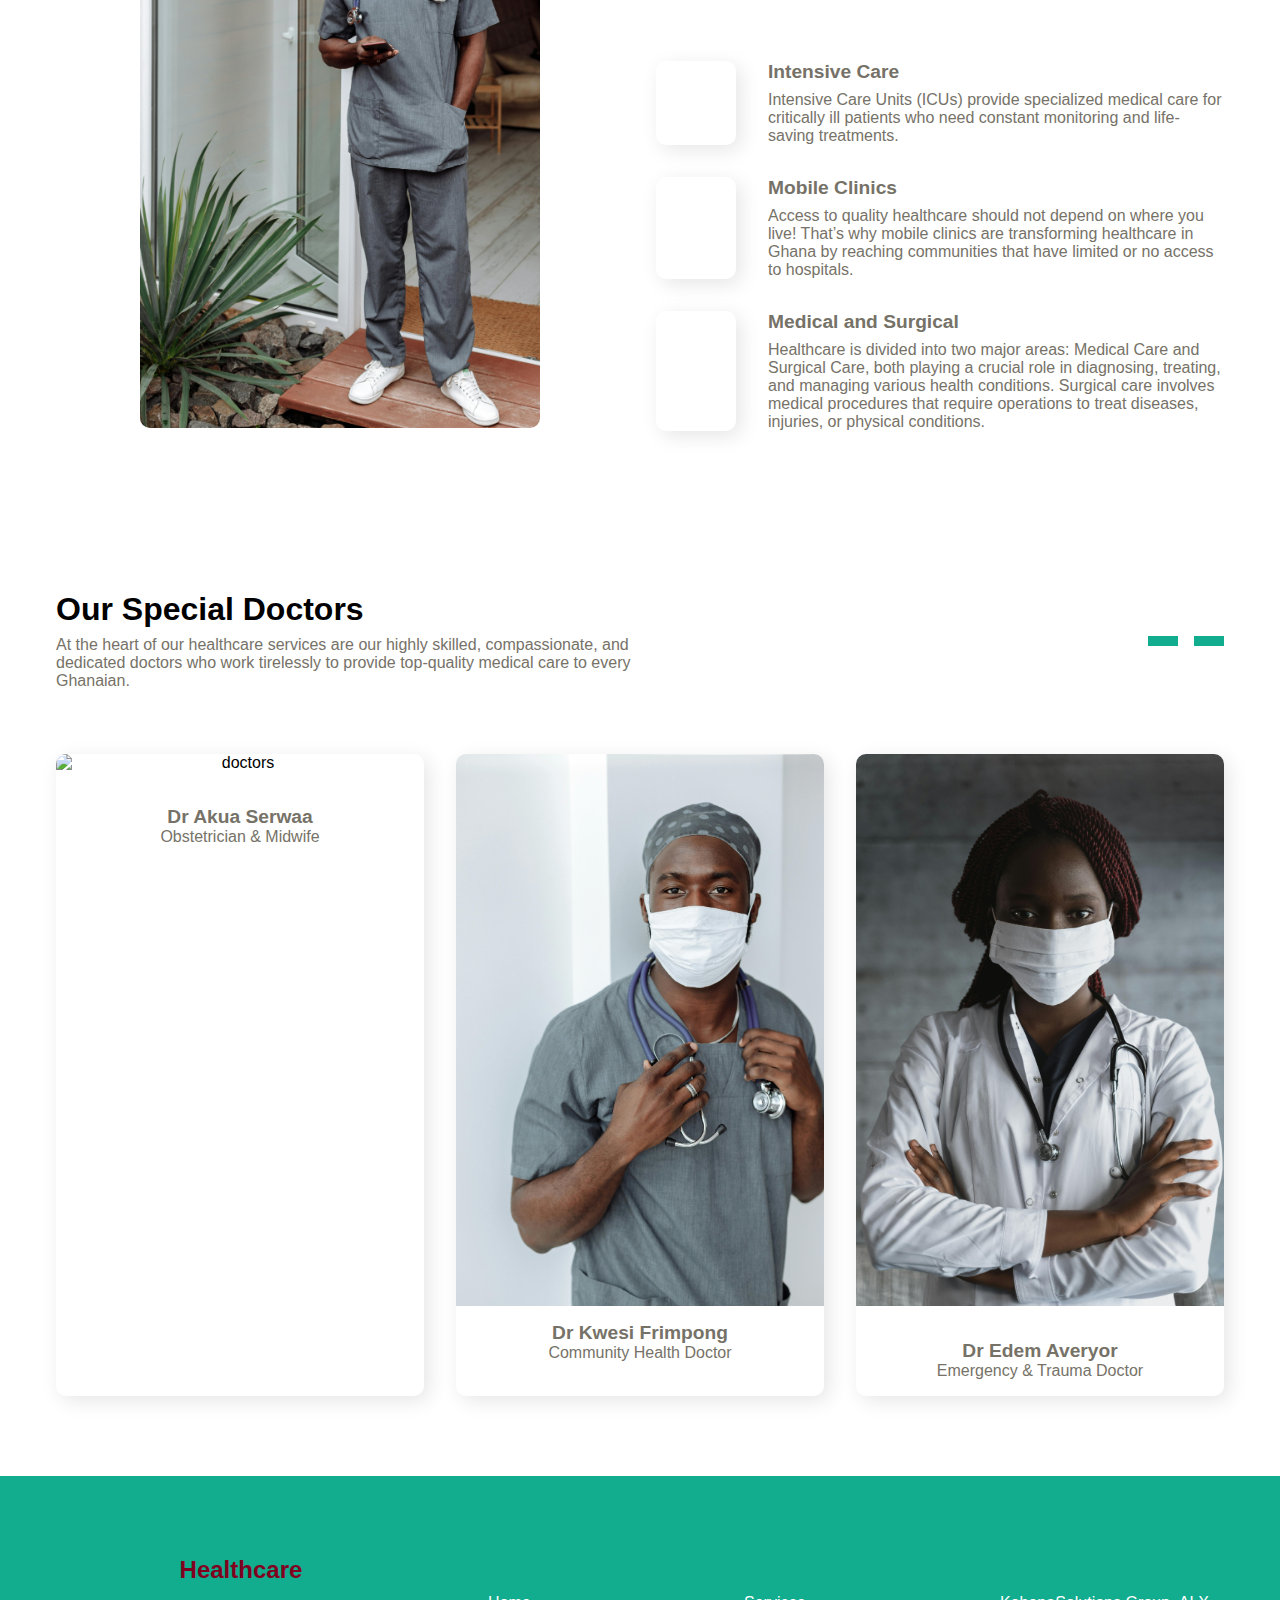
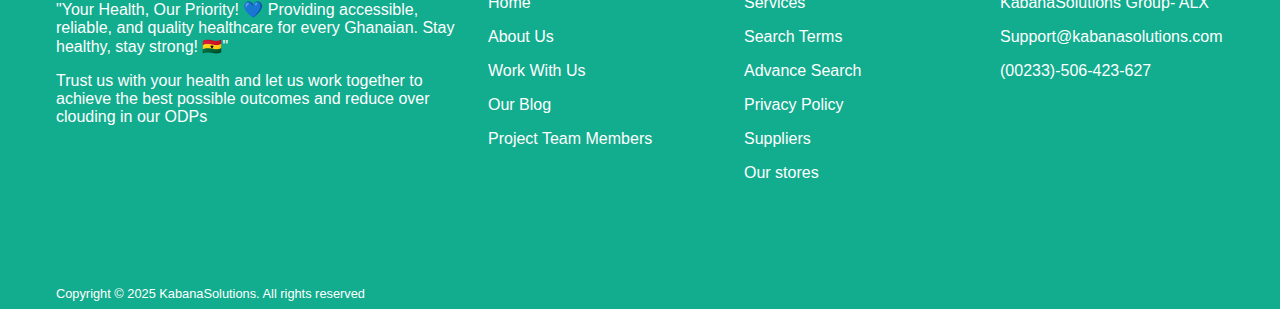
==== commit d2e0fc39: "newppp" ====
--- a/index.html
+++ b/index.html
@@ -9,9 +9,12 @@
 </head>
 
 <body>
-    <header>
+    <header class="header__video">
+        <video autoplay loop muted playsinline>
+            <source src="vid3.mp4" type="video/mp4" >
+        </video>
         <nav class="section__container nav__container">
-            <div class="nav__logo">Ghana's Virtual<span>Healthcare</span></div>
+            <div class="nav__logo logo">Ghana's Virtual<span>Healthcare</span></div>
             <ul class="nav_links">
                <li class="link"><a href="index.html">Home</a></li> 
                <li class="link"><a href="about.html">About Us</a></li> 
@@ -21,7 +24,7 @@
             </ul>
             <a href="contact.html"><button class="btn">Contact Us</button></a>
         </nav>
-        <div class="section__container header__container">
+        <div class="section__container header__container ">
             <div class="header__content">
                 <h1>Providing an Exceptional Patient Experience for Ghanaians in the rural areas</h1>
                 <p>
--- a/style.css
+++ b/style.css
@@ -1,10 +1,12 @@
 :root{
     --primary-color:#12ac8e;
     --primary-color-dark:#0d846c;
-    --secondary-color:#fb923c;
+    --secondary-color:#800020;
     --text-light:#767268;
     --white:#ffffff;
     --max-width: 1200px;
+    --black:black;
+    --champagne: #F7E7CE;
 
 }
 
@@ -42,6 +44,9 @@
     height: auto;
 }
 
+.logo{
+    color: var(--champagne);
+}
 img{
     width: 100%;
     display: flex;
@@ -57,8 +62,8 @@
 header{
     background-image: linear-gradient(
         to right,
-        rgba(18, 172, 142, .9),
-        rgba(18,172,142, .7)
+        rgb(0,255,255),
+        rgb(0,255,255)
     ),
     url("header.jpg");
     background-position: center center;
@@ -72,6 +77,31 @@
 
 }
 
+.header__video{
+    position: absolute;
+    width: 100%;
+    height: 73vh;
+    overflow: hidden;
+    
+}
+
+.header__video video{
+    position: absolute;
+    top: 50%;
+    left: 50%;
+    transform: translate(-50%, -50%);
+    min-width: 100%;
+    max-width: 100%;
+    width: auto;
+    height: auto;
+    object-fit: cover;
+    z-index: -1;
+    
+}
+.header__cont p{
+    color: var(--black)
+}
+
 .nav__container{
     padding: 10px;
     display: flex;
@@ -89,7 +119,7 @@
 .nav__logo{
     font-size: 1.5rem;
     font-weight: 600;
-    color: var(--white);
+    color: black;
 
 }
 
@@ -103,7 +133,7 @@
     align-items: center;
     justify-content: center;
     gap: 2rem;
-    color: var(--white);
+    color: var(--text-light);
 }
 
 .link a{
@@ -129,12 +159,12 @@
     max-width: 800px;
     font-size: 3.5rem;
     line-height: 4rem;
-    color: var(--white);
+    color: black;
 }
 .header__container p{
     margin-bottom: 2rem;
     max-width: 600px;
-    color: var(--white);
+    color: black;
 }
 .header__form{
     width: 100%;
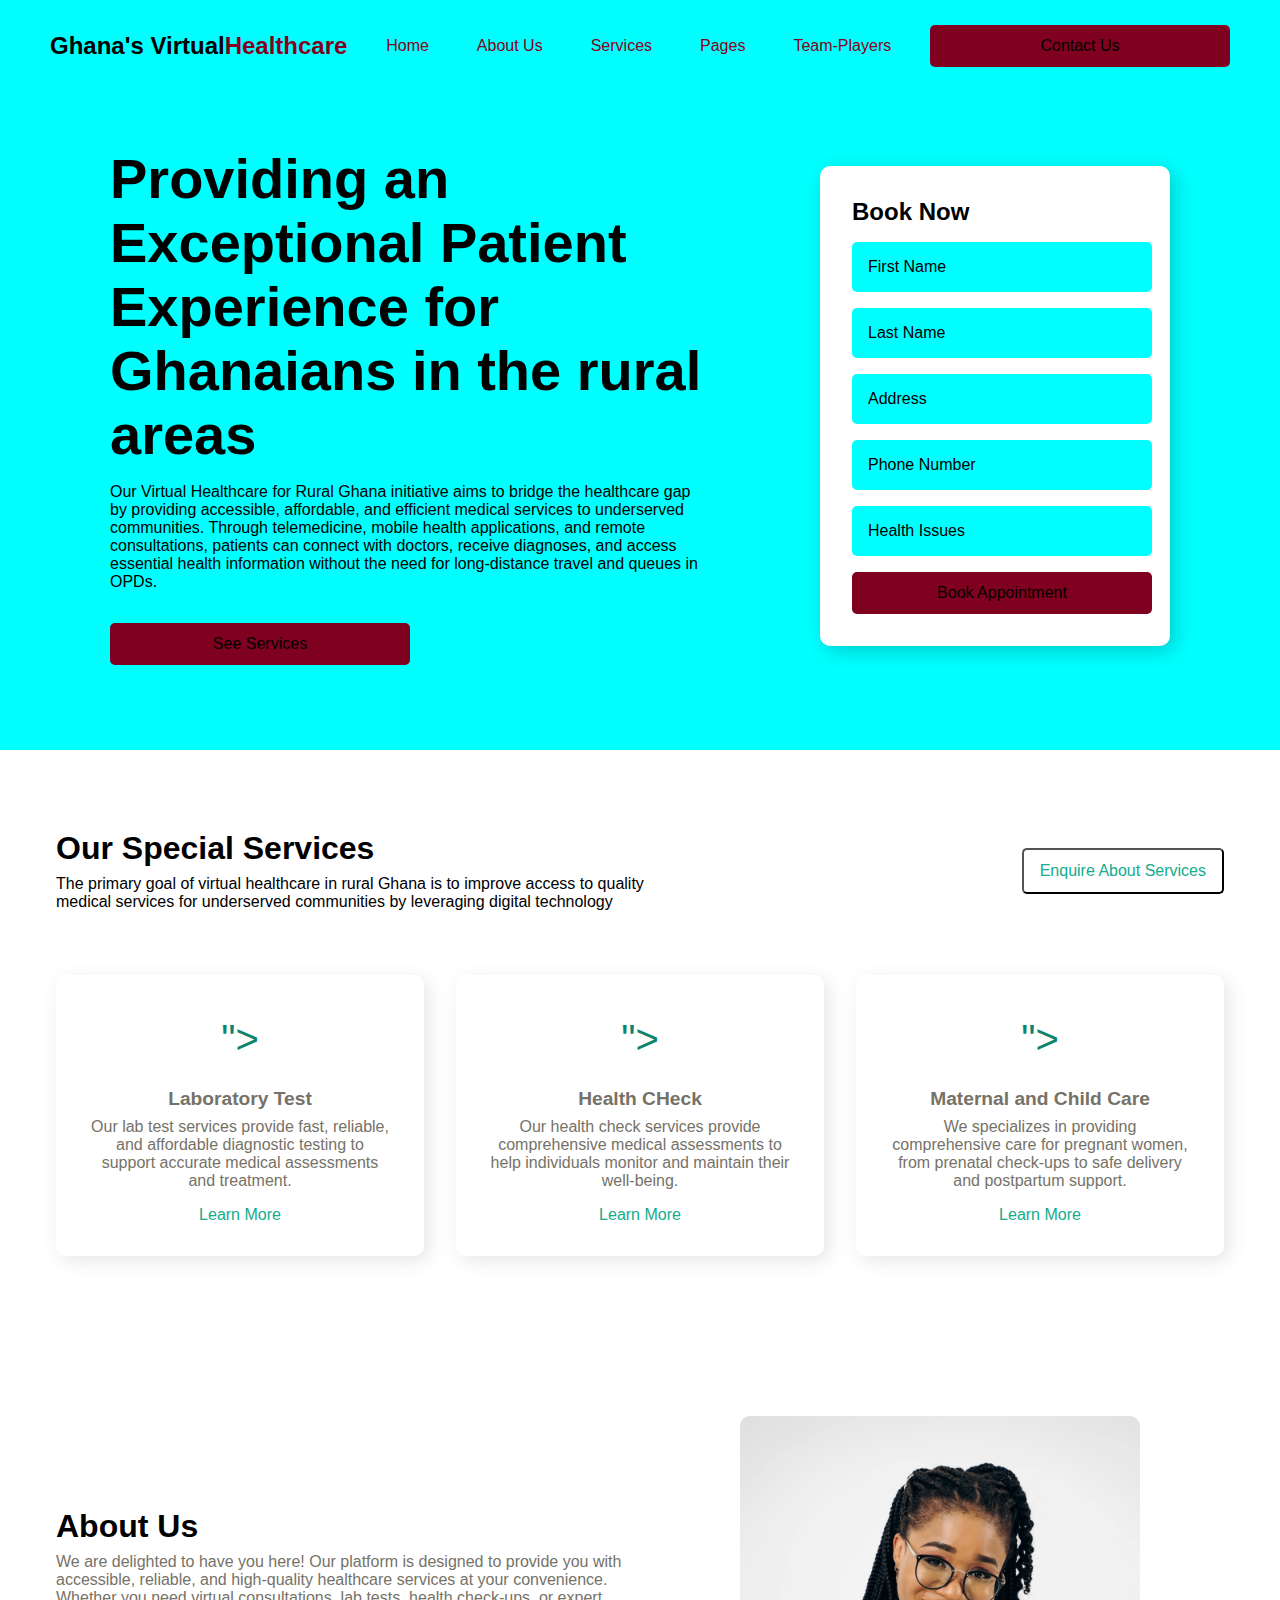
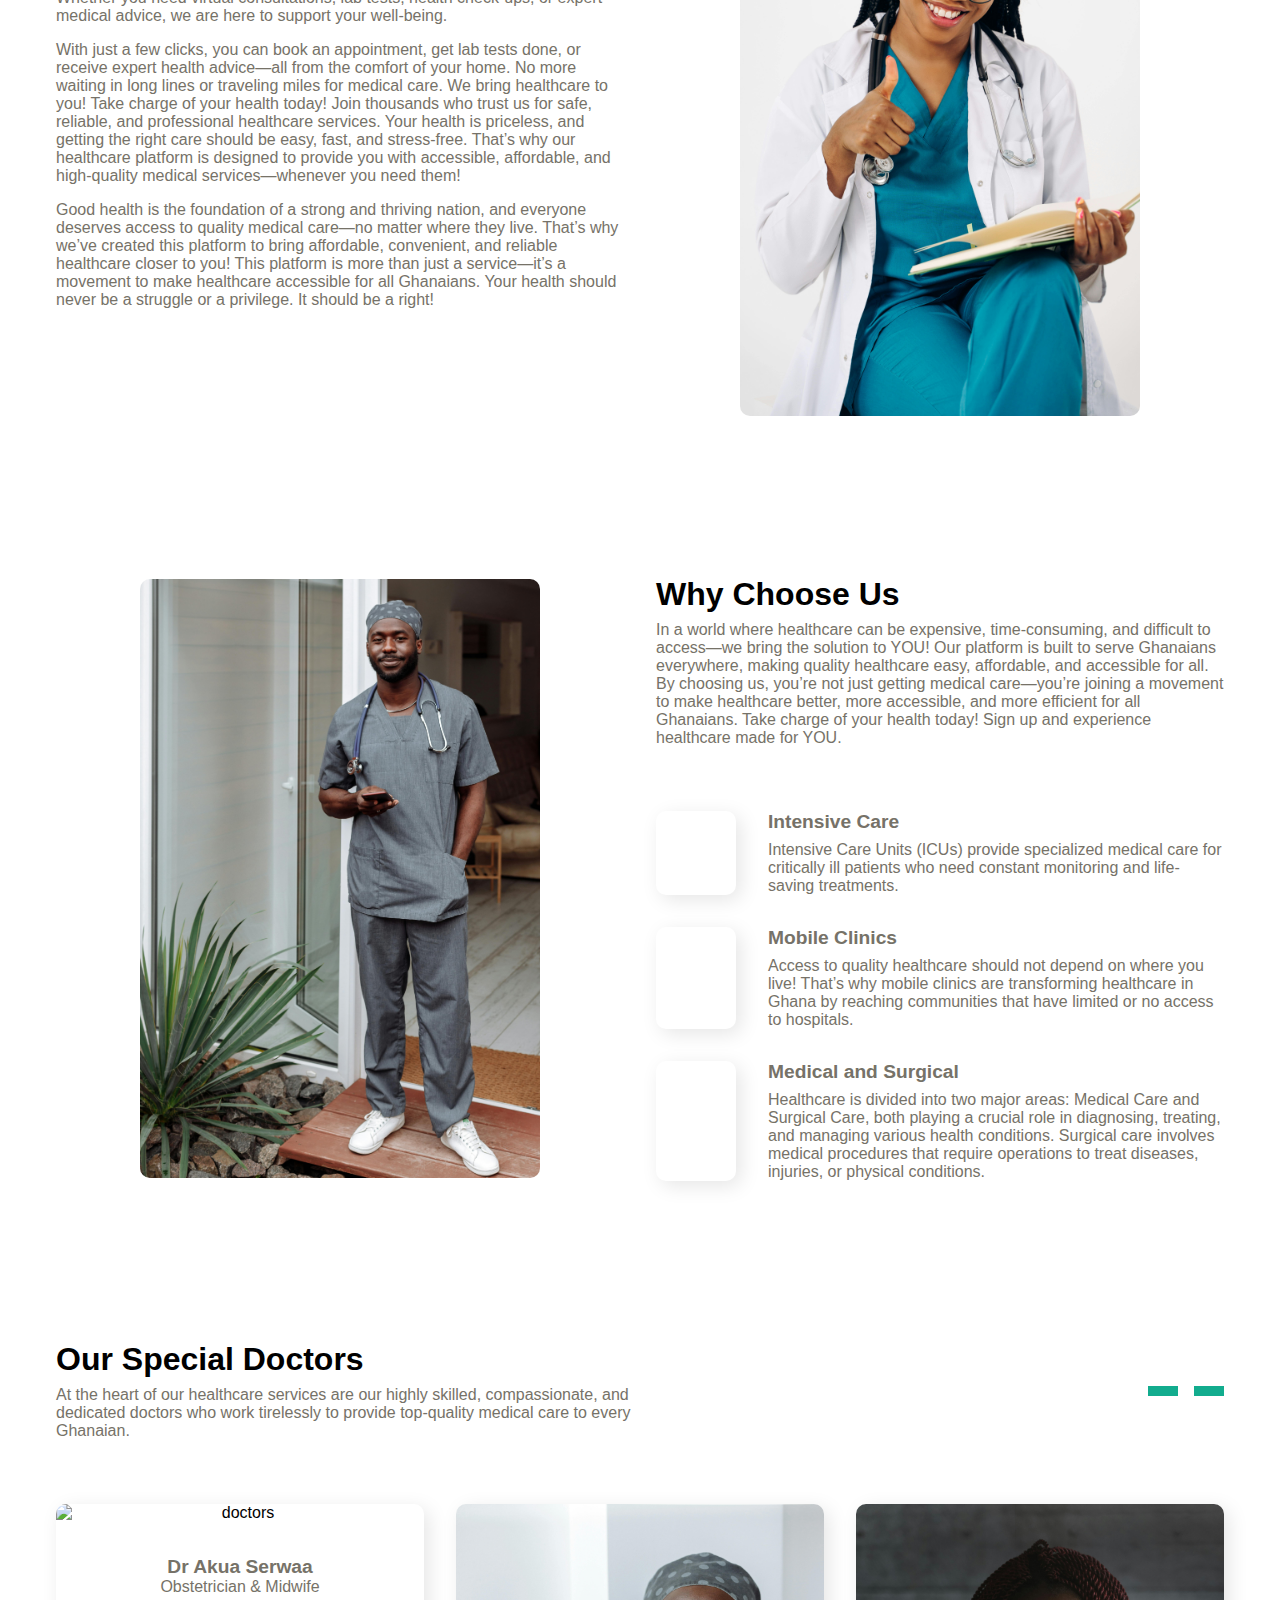
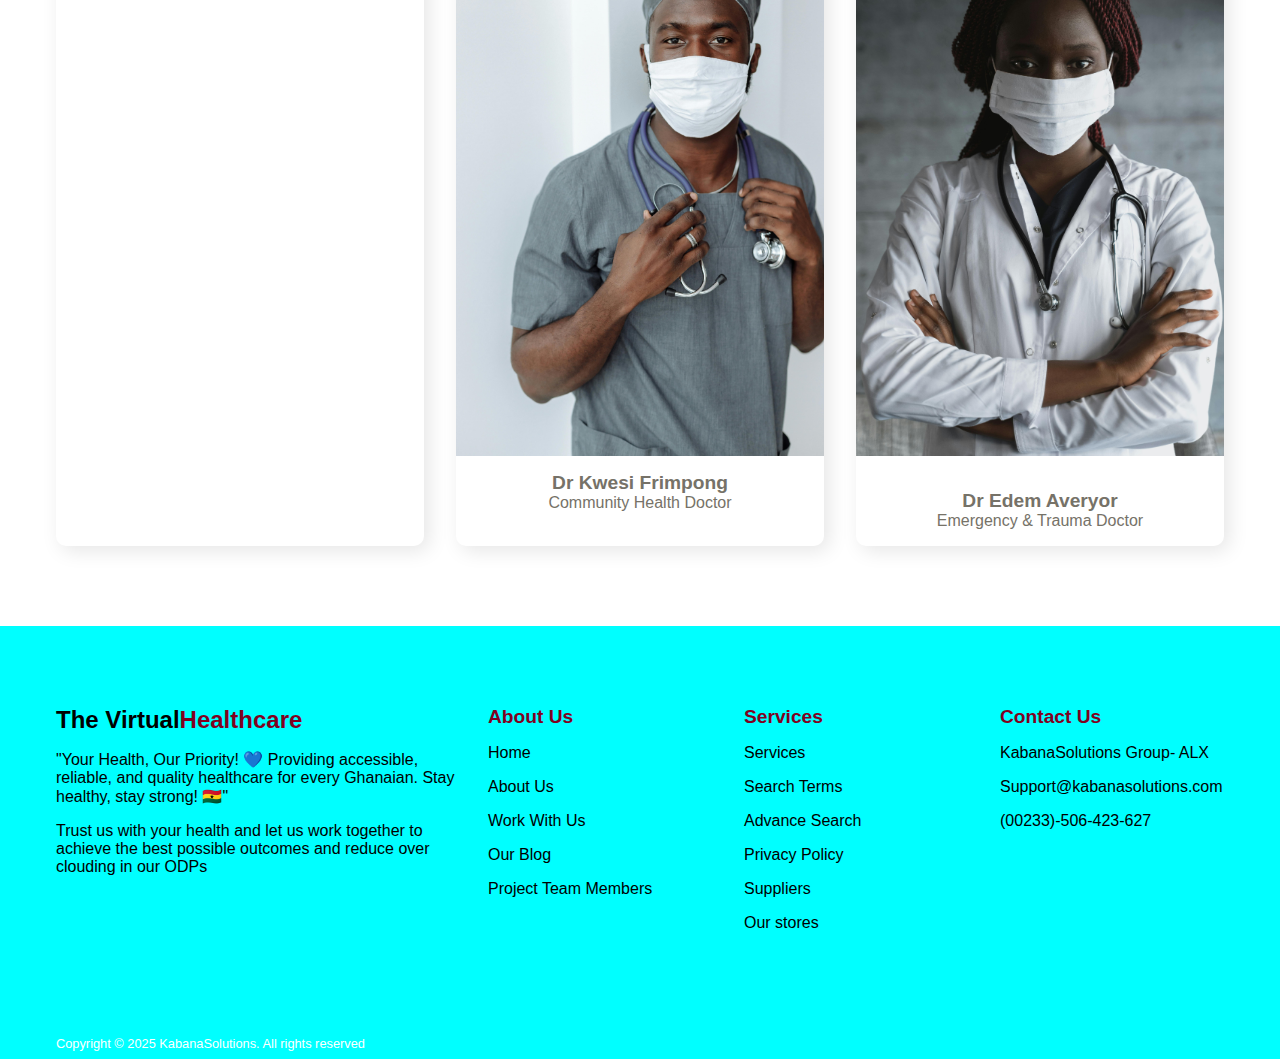
==== commit 0ba112dd: "newpp" ====
--- a/index.html
+++ b/index.html
@@ -2,19 +2,17 @@
 <html lang="en">
 <head>
     <meta charset="UTF-8">
-    <meta name="viewport" content="width-device-width, initial-scale=1.0">
+    <meta name="viewport" content="width=device-width, initial-scale=1.0">
     <link rel="stylesheet" href="style.css">
     <link href="https://cdn.jsdelivr.net/npm/remixicon@3.4.0/fonts/remixicon.css" rel="stylesheet">
     <title>Ghana's Vitual Healthcare</title>
 </head>
 
 <body>
-    <header class="header__video">
-        <video autoplay loop muted playsinline>
-            <source src="vid3.mp4" type="video/mp4" >
-        </video>
+    <header >
+        
         <nav class="section__container nav__container">
-            <div class="nav__logo logo">Ghana's Virtual<span>Healthcare</span></div>
+            <div class="nav__logo ">Ghana's Virtual<span>Healthcare</span></div>
             <ul class="nav_links">
                <li class="link"><a href="index.html">Home</a></li> 
                <li class="link"><a href="about.html">About Us</a></li> 
--- a/style.css
+++ b/style.css
@@ -10,6 +10,7 @@
 
 }
 
+  
 *{
     padding: 0;
     margin: 0;
@@ -36,7 +37,7 @@
     border: none;
     font-size: 1rem;
     white-space: nowrap;
-    color: var(--white);
+    color: black;
     background-color: var(--secondary-color);
     border-radius: 5px;
     cursor: pointer;
@@ -65,39 +66,18 @@
         rgb(0,255,255),
         rgb(0,255,255)
     ),
-    url("header.jpg");
-    background-position: center center;
+    url("doci.jpg");
+    background-position:center center;
     background-size: cover;
-    background-repeat: no repeat;
-    top: 0;
-    left: 0;
+    background-repeat: no-repeat;
     padding: 15px 0;
     z-index: 1000;
     width: 100%;
-
-}
-
-.header__video{
-    position: absolute;
-    width: 100%;
-    height: 73vh;
-    overflow: hidden;
     
-}
-
-.header__video video{
-    position: absolute;
-    top: 50%;
-    left: 50%;
-    transform: translate(-50%, -50%);
-    min-width: 100%;
-    max-width: 100%;
-    width: auto;
-    height: auto;
-    object-fit: cover;
-    z-index: -1;
-    
-}
+
+
+}
+
 .header__cont p{
     color: var(--black)
 }
@@ -184,13 +164,13 @@
     outline: none;
     border: none;
     font-size: 1rem;
-    color: var(--white);
-    background-color: var(--primary-color);
+    color: black;
+    background-color: rgb(0,255,255);
     border-radius: 5px;
 }
 
 .header__form input::placeholder{
-    color: var(--white);
+    color: black;
 }
 .form__btn{
     background-color: var(--primary-color);
@@ -203,7 +183,7 @@
 .header__form h4{
     font-size: 1.5rem;
     font-weight: 700;
-    color: var(--primary-color);
+    color: black;
 }
 
 .service__header{
@@ -466,7 +446,7 @@
 }
 
 .footer{
-    background-color: var(--primary-color);
+    background-color: rgb(0,255,255);
 }
 .footer__container{
     display: grid;
@@ -477,7 +457,7 @@
     margin-bottom: 1rem;
     font-size: 1.5rem;
     font-weight: 600;
-    color: var(--primary-color);
+    color: black;
 }
 
 .footer__col h3 span{
@@ -488,11 +468,11 @@
     margin-bottom: 1rem;
     font-size: 1.2rem;
     font-weight: 600;
-    color: var(--primary-color);
+    color: var(--secondary-color);
 }
 .footer__col p{
     margin-bottom: 1rem;
-    color: var(--white);
+    color: black;
     cursor: pointer;
     transition: .3s;
 }
